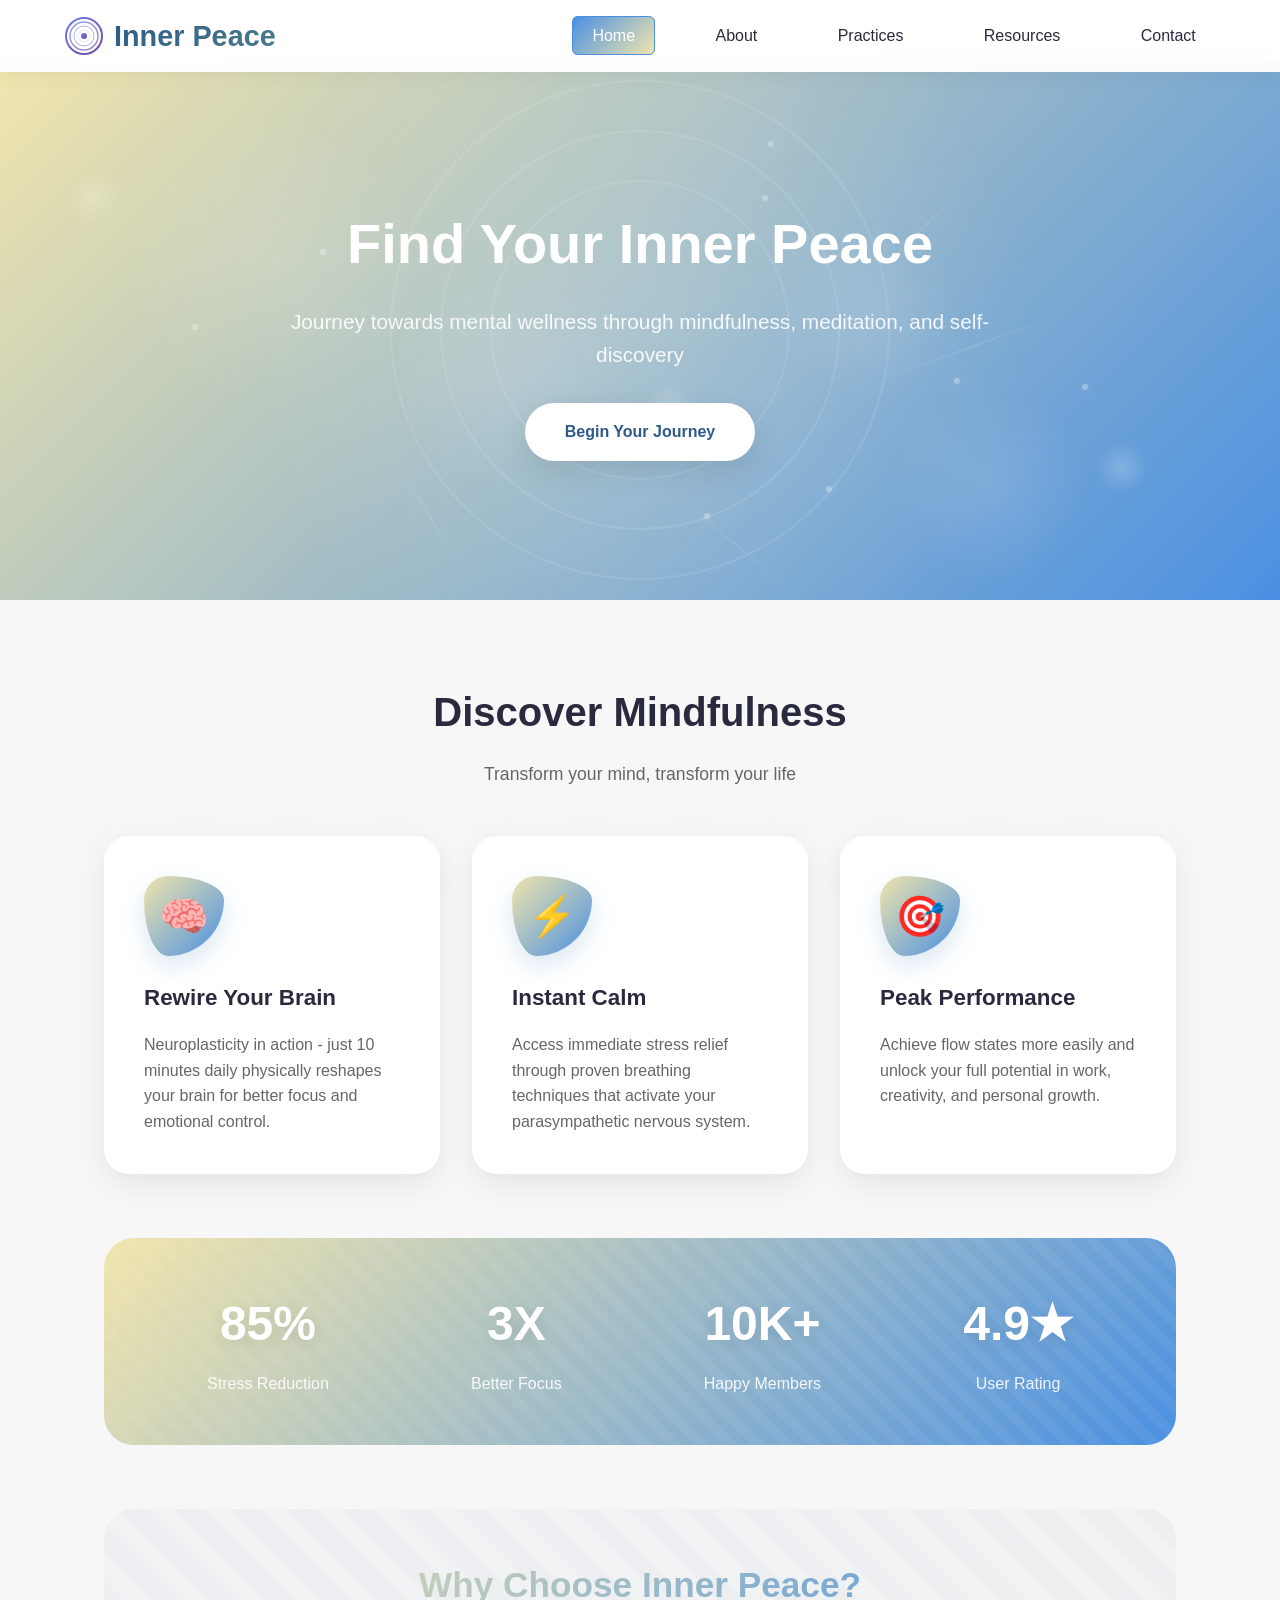
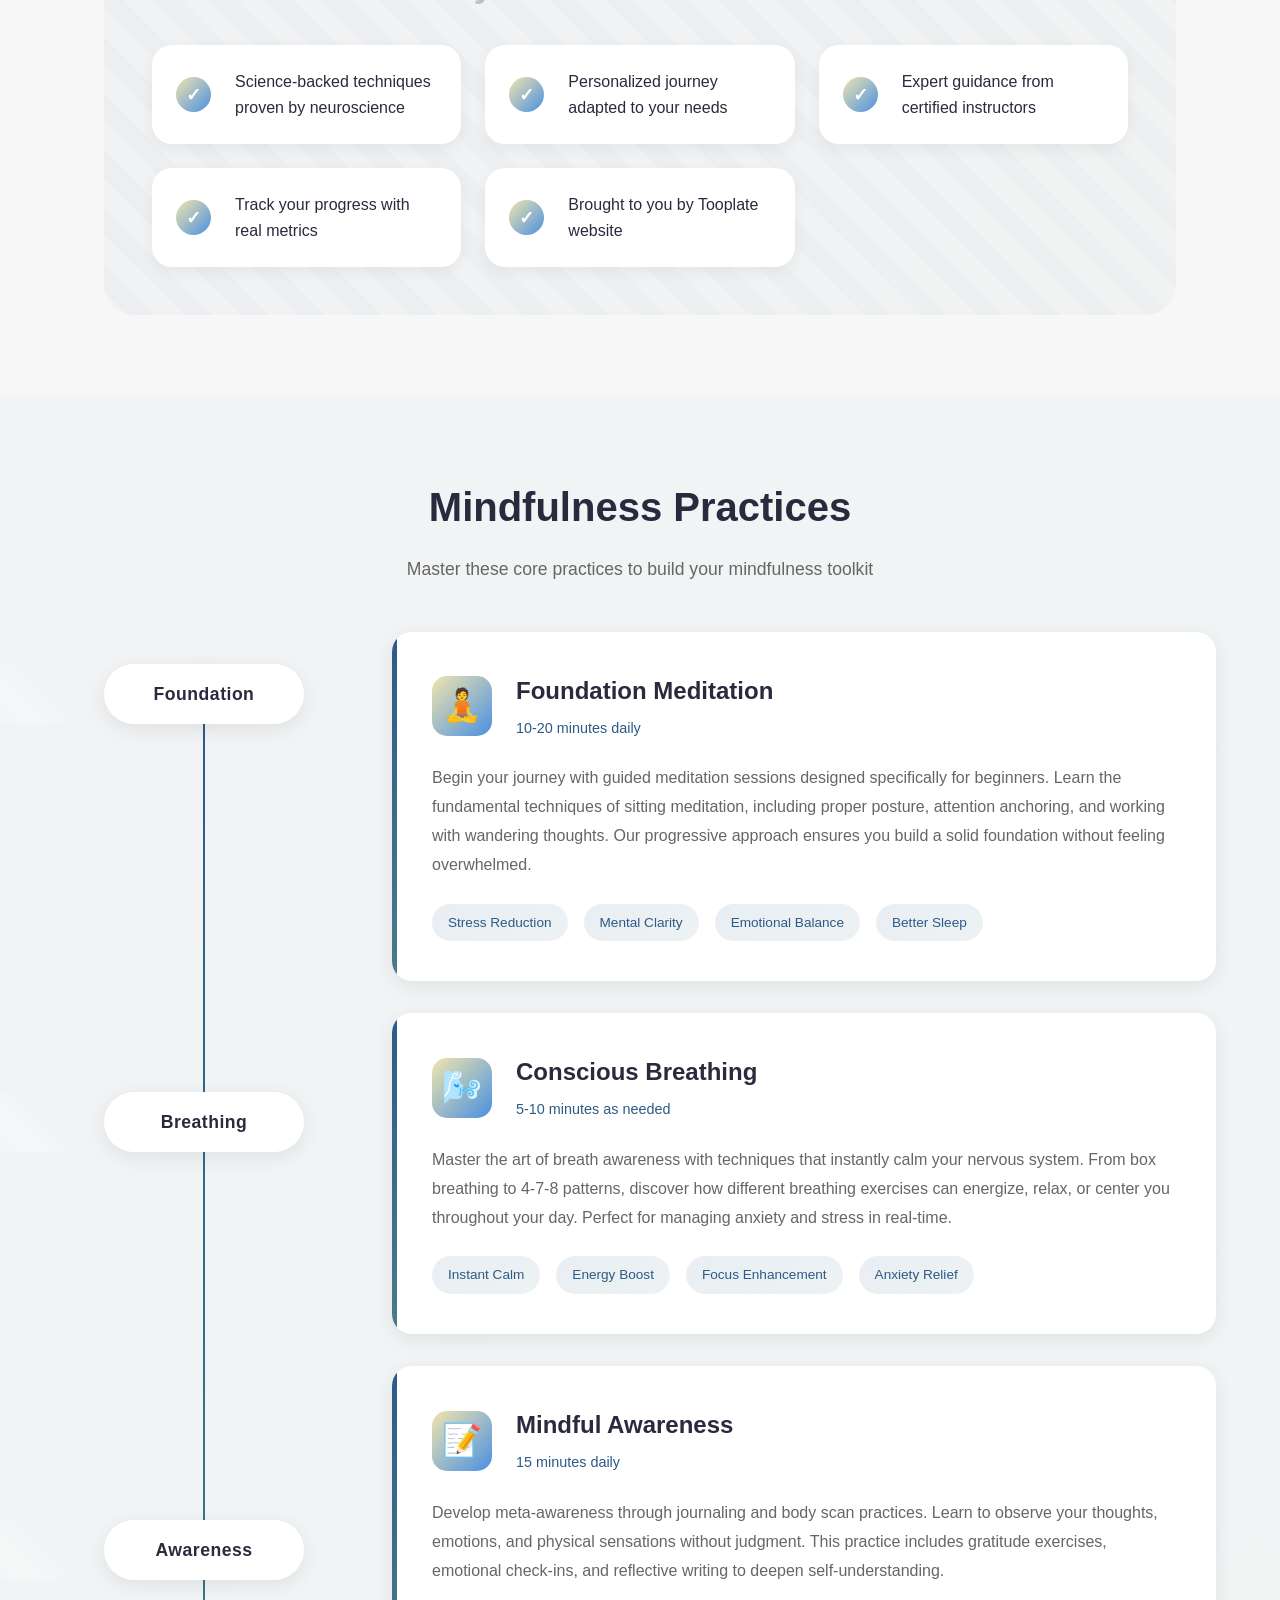
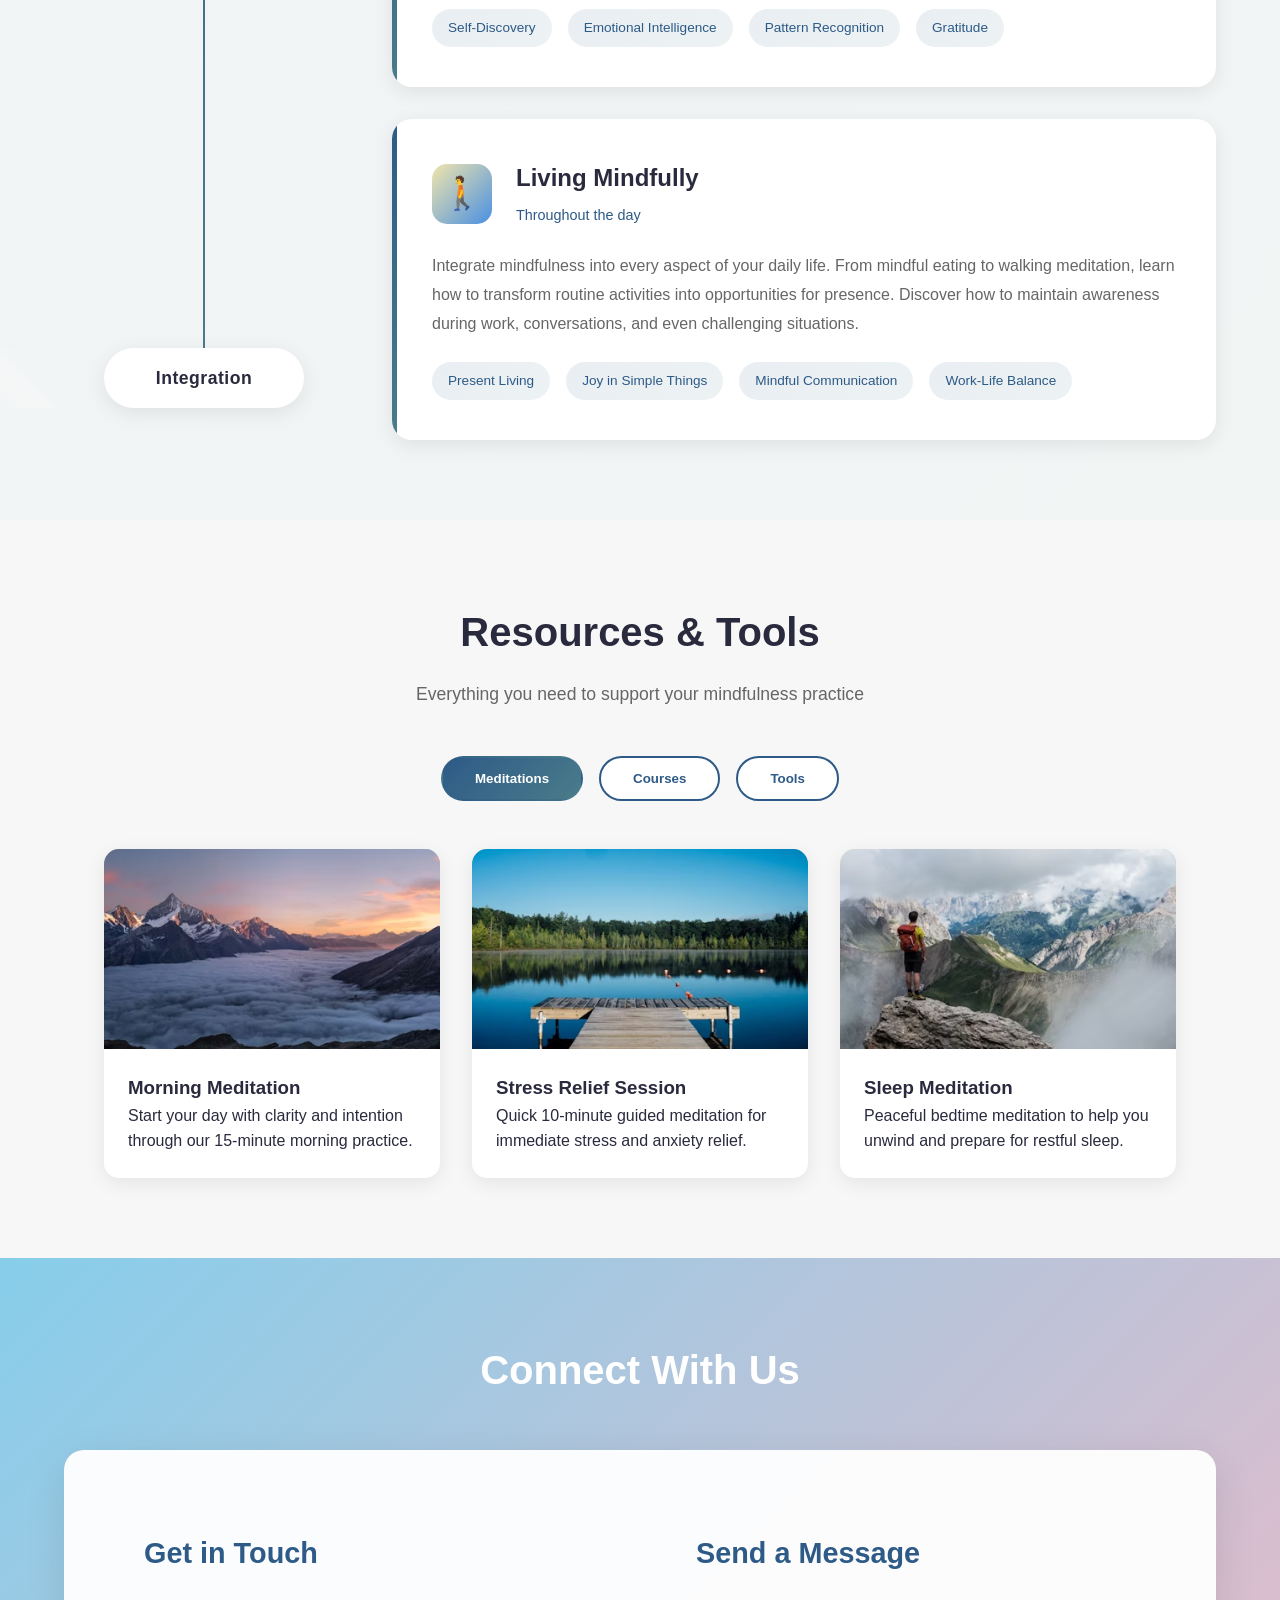
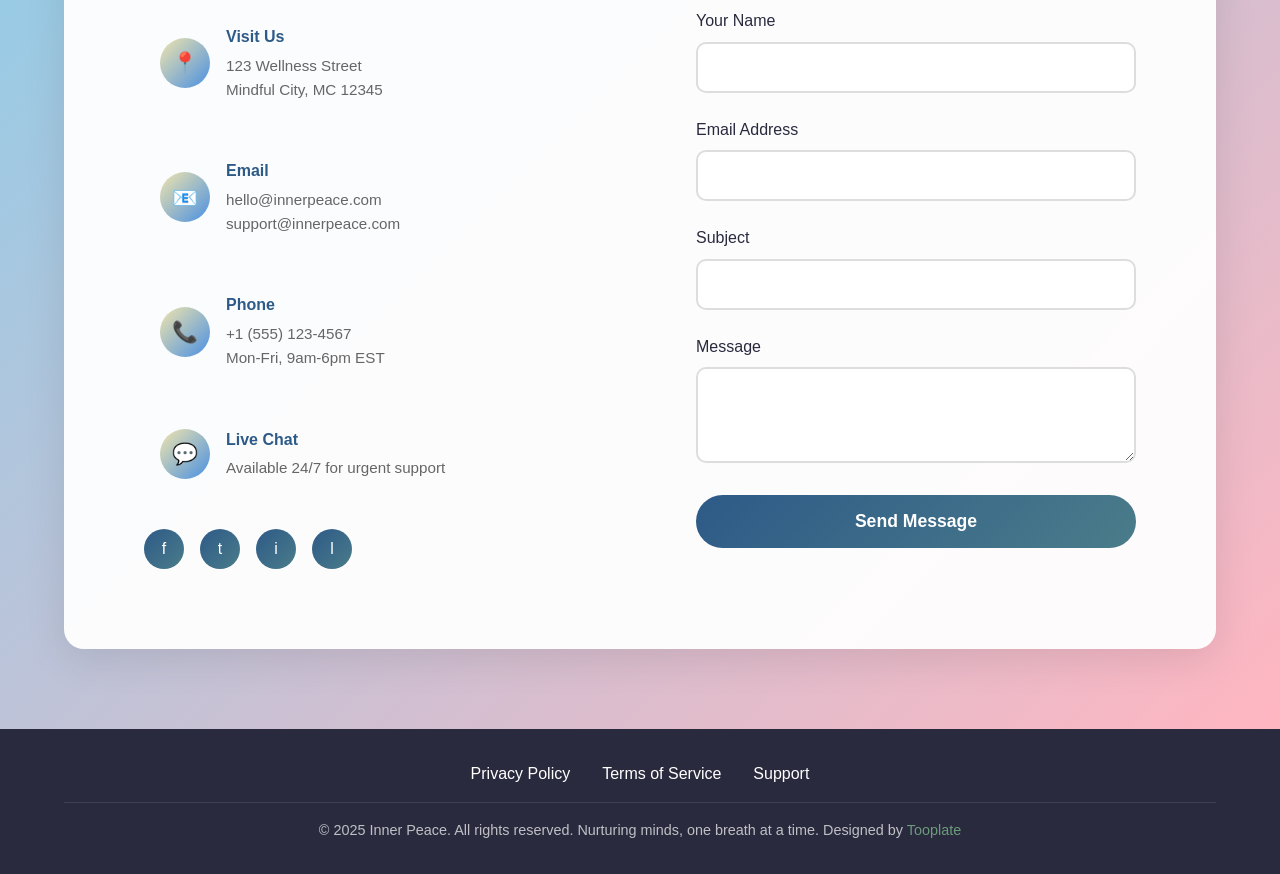
==== index.html @ 3815dd62 "Add files via upload" ====
<!DOCTYPE html>
<html lang="en">
<head>
    <meta charset="UTF-8">
    <meta name="viewport" content="width=device-width, initial-scale=1.0">
    <title>Inner Peace - Mindfulness & Mental Wellness</title>
    <link href="tooplate-inner-peace.css" rel="stylesheet">
<!--

Tooplate 2143 Inner Peace

https://www.tooplate.com/view/2143-inner-peace

Free HTML CSS Template

-->
</head>
<body>
    <div class="geometric-bg"></div>

    <!-- Header -->
    <header>
        <nav>
            <a href="#hero" class="logo">
                <svg viewBox="0 0 40 40" xmlns="http://www.w3.org/2000/svg">
                    <defs>
                        <linearGradient id="logoGradient" x1="0%" y1="0%" x2="100%" y2="100%">
                            <stop offset="0%" style="stop-color:#667eea;stop-opacity:1" />
                            <stop offset="100%" style="stop-color:#764ba2;stop-opacity:1" />
                        </linearGradient>
                    </defs>
                    <circle cx="20" cy="20" r="18" fill="none" stroke="url(#logoGradient)" stroke-width="2"/>
                    <circle cx="20" cy="20" r="14" fill="none" stroke="url(#logoGradient)" stroke-width="1.5" opacity="0.7"/>
                    <circle cx="20" cy="20" r="10" fill="none" stroke="url(#logoGradient)" stroke-width="1" opacity="0.5"/>
                    <circle cx="20" cy="20" r="6" fill="none" stroke="url(#logoGradient)" stroke-width="0.5" opacity="0.3"/>
                    <circle cx="20" cy="20" r="3" fill="url(#logoGradient)"/>
                </svg>
                <span class="logo-text">Inner Peace</span>
            </a>
            <div class="menu-toggle" onclick="toggleMenu()">
                <span></span>
                <span></span>
                <span></span>
            </div>
            <ul class="nav-links">
                <li><a href="#hero" class="nav-link active">Home</a></li>
                <li><a href="#about" class="nav-link">About</a></li>
                <li><a href="#practices" class="nav-link">Practices</a></li>
                <li><a href="#resources" class="nav-link">Resources</a></li>
                <li><a href="#contact" class="nav-link">Contact</a></li>
            </ul>
        </nav>
    </header>

    <!-- Hero Section with Enhanced Background -->
    <section id="hero">
        <!-- Network Background -->
        <div class="network-bg">
            <div class="network-line"></div>
            <div class="network-line"></div>
            <div class="network-line"></div>
            <div class="network-line"></div>
            <div class="network-line"></div>
            <div class="network-line"></div>
            <div class="network-line"></div>
            <div class="network-line"></div>
            <div class="network-dot"></div>
            <div class="network-dot"></div>
            <div class="network-dot"></div>
            <div class="network-dot"></div>
            <div class="network-dot"></div>
            <div class="network-dot"></div>
            <div class="network-dot"></div>
            <div class="network-dot"></div>
            <div class="network-dot"></div>
            <div class="network-dot"></div>
            <div class="network-dot"></div>
            <div class="network-dot"></div>
        </div>
        
        <div class="peace-bg">
            <div class="breathing-circle"></div>
            <div class="breathing-circle"></div>
            <div class="breathing-circle"></div>
            <div class="breathing-circle"></div>
        </div>
        <div class="floating-elements">
            <div class="zen-stone"></div>
            <div class="zen-stone"></div>
            <div class="zen-stone"></div>
        </div>
        <div class="mandala-bg">
            <div class="mandala-circle"></div>
            <div class="mandala-circle"></div>
            <div class="mandala-circle"></div>
        </div>
        <div class="hero-content">
            <h1>Find Your Inner Peace</h1>
            <p>Journey towards mental wellness through mindfulness, meditation, and self-discovery</p>
            <a href="#about" class="cta-button">Begin Your Journey</a>
        </div>
    </section>

    <!-- About Section - Complete Redesign -->
    <section id="about">
        <h2 class="section-title">Discover Mindfulness</h2>
        <p class="section-subtitle">
            Transform your mind, transform your life
        </p>
        
        <!-- Floating Cards Design -->
        <div class="about-floating-cards">
            <div class="floating-card">
                <div class="card-icon">
                    <div class="icon-wrapper">🧠</div>
                </div>
                <h3>Rewire Your Brain</h3>
                <p>Neuroplasticity in action - just 10 minutes daily physically reshapes your brain for better focus and emotional control.</p>
            </div>
            
            <div class="floating-card">
                <div class="card-icon">
                    <div class="icon-wrapper">⚡</div>
                </div>
                <h3>Instant Calm</h3>
                <p>Access immediate stress relief through proven breathing techniques that activate your parasympathetic nervous system.</p>
            </div>
            
            <div class="floating-card">
                <div class="card-icon">
                    <div class="icon-wrapper">🎯</div>
                </div>
                <h3>Peak Performance</h3>
                <p>Achieve flow states more easily and unlock your full potential in work, creativity, and personal growth.</p>
            </div>
        </div>

        <!-- Stats Banner -->
        <div class="stats-banner">
            <div class="stat-block">
                <div class="stat-value">85%</div>
                <div class="stat-desc">Stress Reduction</div>
            </div>
            <div class="stat-block">
                <div class="stat-value">3X</div>
                <div class="stat-desc">Better Focus</div>
            </div>
            <div class="stat-block">
                <div class="stat-value">10K+</div>
                <div class="stat-desc">Happy Members</div>
            </div>
            <div class="stat-block">
                <div class="stat-value">4.9★</div>
                <div class="stat-desc">User Rating</div>
            </div>
        </div>

        <!-- Feature Showcase -->
        <div class="feature-showcase">
            <div class="showcase-content">
                <h3>Why Choose Inner Peace?</h3>
                <ul class="feature-list">
                    <li>
                        <span class="feature-check">✓</span>
                        <span>Science-backed techniques proven by neuroscience</span>
                    </li>
                    <li>
                        <span class="feature-check">✓</span>
                        <span>Personalized journey adapted to your needs</span>
                    </li>
                    <li>
                        <span class="feature-check">✓</span>
                        <span>Expert guidance from certified instructors</span>
                    </li>
                    <li>
                        <span class="feature-check">✓</span>
                        <span>Track your progress with real metrics</span>
                    </li>
                    <li>
                        <span class="feature-check">✓</span>
                        <span>Brought to you by Tooplate website</span>
                    </li>
                </ul>
            </div>
        </div>
    </section>

    <!-- Practices Section - Enhanced Timeline Design -->
    <section id="practices">
        <div class="practices-container">
            <h2 class="section-title">Mindfulness Practices</h2>
            <p class="section-subtitle">Master these core practices to build your mindfulness toolkit</p>
            
            <div class="practice-layout">
                <!-- Futuristic Left Timeline -->
                <div class="timeline-track">
                    <div class="timeline-progress"></div>
                    <div class="timeline-points">
                        <div class="timeline-point active">
                            <div class="futuristic-label">
                                <span class="label-text">Foundation</span>
                            </div>
                            <div class="timeline-indicator"></div>
                        </div>
                        <div class="timeline-point">
                            <div class="futuristic-label">
                                <span class="label-text">Breathing</span>
                            </div>
                            <div class="timeline-indicator"></div>
                        </div>
                        <div class="timeline-point">
                            <div class="futuristic-label">
                                <span class="label-text">Awareness</span>
                            </div>
                            <div class="timeline-indicator"></div>
                        </div>
                        <div class="timeline-point">
                            <div class="futuristic-label">
                                <span class="label-text">Integration</span>
                            </div>
                            <div class="timeline-indicator"></div>
                        </div>
                    </div>
                </div>

                <!-- Right Content Area -->
                <div class="practice-content-area">
                    <div class="practice-card-new">
                        <div class="practice-header">
                            <div class="practice-icon-new">🧘</div>
                            <div class="practice-info">
                                <h3>Foundation Meditation</h3>
                                <span class="practice-duration">10-20 minutes daily</span>
                            </div>
                        </div>
                        <p class="practice-description">
                            Begin your journey with guided meditation sessions designed specifically for beginners. Learn the fundamental techniques of sitting meditation, including proper posture, attention anchoring, and working with wandering thoughts. Our progressive approach ensures you build a solid foundation without feeling overwhelmed.
                        </p>
                        <div class="practice-benefits">
                            <a href="#" class="benefit-tag">Stress Reduction</a>
                            <a href="#" class="benefit-tag">Mental Clarity</a>
                            <a href="#" class="benefit-tag">Emotional Balance</a>
                            <a href="#" class="benefit-tag">Better Sleep</a>
                        </div>
                    </div>

                    <div class="practice-card-new">
                        <div class="practice-header">
                            <div class="practice-icon-new">🌬️</div>
                            <div class="practice-info">
                                <h3>Conscious Breathing</h3>
                                <span class="practice-duration">5-10 minutes as needed</span>
                            </div>
                        </div>
                        <p class="practice-description">
                            Master the art of breath awareness with techniques that instantly calm your nervous system. From box breathing to 4-7-8 patterns, discover how different breathing exercises can energize, relax, or center you throughout your day. Perfect for managing anxiety and stress in real-time.
                        </p>
                        <div class="practice-benefits">
                            <a href="#" class="benefit-tag">Instant Calm</a>
                            <a href="#" class="benefit-tag">Energy Boost</a>
                            <a href="#" class="benefit-tag">Focus Enhancement</a>
                            <a href="#" class="benefit-tag">Anxiety Relief</a>
                        </div>
                    </div>

                    <div class="practice-card-new">
                        <div class="practice-header">
                            <div class="practice-icon-new">📝</div>
                            <div class="practice-info">
                                <h3>Mindful Awareness</h3>
                                <span class="practice-duration">15 minutes daily</span>
                            </div>
                        </div>
                        <p class="practice-description">
                            Develop meta-awareness through journaling and body scan practices. Learn to observe your thoughts, emotions, and physical sensations without judgment. This practice includes gratitude exercises, emotional check-ins, and reflective writing to deepen self-understanding.
                        </p>
                        <div class="practice-benefits">
                            <a href="#" class="benefit-tag">Self-Discovery</a>
                            <a href="#" class="benefit-tag">Emotional Intelligence</a>
                            <a href="#" class="benefit-tag">Pattern Recognition</a>
                            <a href="#" class="benefit-tag">Gratitude</a>
                        </div>
                    </div>

                    <div class="practice-card-new">
                        <div class="practice-header">
                            <div class="practice-icon-new">🚶</div>
                            <div class="practice-info">
                                <h3>Living Mindfully</h3>
                                <span class="practice-duration">Throughout the day</span>
                            </div>
                        </div>
                        <p class="practice-description">
                            Integrate mindfulness into every aspect of your daily life. From mindful eating to walking meditation, learn how to transform routine activities into opportunities for presence. Discover how to maintain awareness during work, conversations, and even challenging situations.
                        </p>
                        <div class="practice-benefits">
                            <a href="#" class="benefit-tag">Present Living</a>
                            <a href="#" class="benefit-tag">Joy in Simple Things</a>
                            <a href="#" class="benefit-tag">Mindful Communication</a>
                            <a href="#" class="benefit-tag">Work-Life Balance</a>
                        </div>
                    </div>
                </div>
            </div>
        </div>
    </section>

    <!-- Resources Section - Tab Structure -->
    <section id="resources">
        <h2 class="section-title">Resources & Tools</h2>
        <p class="section-subtitle">Everything you need to support your mindfulness practice</p>
        
        <div class="resource-tabs">
            <button class="tab-btn active" onclick="showTab('meditations')">Meditations</button>
            <button class="tab-btn" onclick="showTab('courses')">Courses</button>
            <button class="tab-btn" onclick="showTab('tools')">Tools</button>
        </div>

        <div id="meditations" class="tab-content active">
            <div class="resource-list">
                <div class="resource-card">
                    <div class="resource-image">
                        <div class="resource-thumbnail morning-meditation"></div>
                    </div>
                    <div class="resource-body">
                        <h3>Morning Meditation</h3>
                        <p>Start your day with clarity and intention through our 15-minute morning practice.</p>
                    </div>
                </div>
                <div class="resource-card">
                    <div class="resource-image">
                        <div class="resource-thumbnail stress-relief"></div>
                    </div>
                    <div class="resource-body">
                        <h3>Stress Relief Session</h3>
                        <p>Quick 10-minute guided meditation for immediate stress and anxiety relief.</p>
                    </div>
                </div>
                <div class="resource-card">
                    <div class="resource-image">
                        <div class="resource-thumbnail sleep-meditation"></div>
                    </div>
                    <div class="resource-body">
                        <h3>Sleep Meditation</h3>
                        <p>Peaceful bedtime meditation to help you unwind and prepare for restful sleep.</p>
                    </div>
                </div>
            </div>
        </div>

        <div id="courses" class="tab-content">
            <div class="resource-list">
                <div class="resource-card">
                    <div class="resource-image">
                        <div class="resource-thumbnail mbsr-course"></div>
                    </div>
                    <div class="resource-body">
                        <h3>8-Week MBSR Program</h3>
                        <p>Comprehensive Mindfulness-Based Stress Reduction course with certified instructors.</p>
                    </div>
                </div>
                <div class="resource-card">
                    <div class="resource-image">
                        <div class="resource-thumbnail leadership-course"></div>
                    </div>
                    <div class="resource-body">
                        <h3>Mindful Leadership</h3>
                        <p>Develop presence and emotional intelligence for effective leadership.</p>
                    </div>
                </div>
                <div class="resource-card">
                    <div class="resource-image">
                        <div class="resource-thumbnail beginner-course"></div>
                    </div>
                    <div class="resource-body">
                        <h3>Beginner's Journey</h3>
                        <p>30-day introduction to mindfulness with daily lessons and practices.</p>
                    </div>
                </div>
            </div>
        </div>

        <div id="tools" class="tab-content">
            <div class="resource-list">
                <div class="resource-card">
                    <div class="resource-image">
                        <div class="resource-thumbnail timer-tool"></div>
                    </div>
                    <div class="resource-body">
                        <h3>Meditation Timer</h3>
                        <p>Customizable timer with ambient sounds and interval bells for your practice.</p>
                    </div>
                </div>
                <div class="resource-card">
                    <div class="resource-image">
                        <div class="resource-thumbnail mood-tracker"></div>
                    </div>
                    <div class="resource-body">
                        <h3>Mood Tracker</h3>
                        <p>Monitor your emotional patterns and see how mindfulness impacts your well-being.</p>
                    </div>
                </div>
                <div class="resource-card">
                    <div class="resource-image">
                        <div class="resource-thumbnail breathing-tool"></div>
                    </div>
                    <div class="resource-body">
                        <h3>Breathing Exercises</h3>
                        <p>Interactive breathing patterns for different situations and energy levels.</p>
                    </div>
                </div>
            </div>
        </div>
    </section>

    <!-- Contact Section - Two Columns -->
    <section id="contact">
        <div class="contact-container">
            <h2 class="section-title">Connect With Us</h2>
            
            <div class="contact-wrapper">
                <div class="contact-info">
                    <h3>Get in Touch</h3>
                    
                    <div class="info-item">
                        <div class="info-icon">📍</div>
                        <div class="info-text">
                            <h4>Visit Us</h4>
                            <p>123 Wellness Street<br>Mindful City, MC 12345</p>
                        </div>
                    </div>

                    <div class="info-item">
                        <div class="info-icon">📧</div>
                        <div class="info-text">
                            <h4>Email</h4>
                            <p>hello@innerpeace.com<br>support@innerpeace.com</p>
                        </div>
                    </div>

                    <div class="info-item">
                        <div class="info-icon">📞</div>
                        <div class="info-text">
                            <h4>Phone</h4>
                            <p>+1 (555) 123-4567<br>Mon-Fri, 9am-6pm EST</p>
                        </div>
                    </div>

                    <div class="info-item">
                        <div class="info-icon">💬</div>
                        <div class="info-text">
                            <h4>Live Chat</h4>
                            <p>Available 24/7 for urgent support</p>
                        </div>
                    </div>

                    <div class="social-links">
                        <a href="#" class="social-link">f</a>
                        <a href="#" class="social-link">t</a>
                        <a href="#" class="social-link">i</a>
                        <a href="#" class="social-link">l</a>
                    </div>
                </div>

                <div class="contact-form">
                    <h3 style="color: var(--primary); font-size: 1.8rem; margin-bottom: 2rem;">Send a Message</h3>
                    <form>
                        <div class="form-group">
                            <label for="name">Your Name</label>
                            <input type="text" id="name" name="name" required>
                        </div>
                        <div class="form-group">
                            <label for="email">Email Address</label>
                            <input type="email" id="email" name="email" required>
                        </div>
                        <div class="form-group">
                            <label for="subject">Subject</label>
                            <input type="text" id="subject" name="subject" required>
                        </div>
                        <div class="form-group">
                            <label for="message">Message</label>
                            <textarea id="message" name="message" rows="4" required></textarea>
                        </div>
                        <button type="submit" class="submit-btn">Send Message</button>
                    </form>
                </div>
            </div>
        </div>
    </section>

    <!-- Footer -->
    <footer>
        <div class="footer-content">
            <div class="footer-links">
                <a href="#privacy">Privacy Policy</a>
                <a href="#terms">Terms of Service</a>
                <a href="#support">Support</a>
            </div>
            <div class="copyright">
                <p>&copy; 2025 Inner Peace. All rights reserved. Nurturing minds, one breath at a time. 
                Designed by <a rel="nofollow noopener" href="https://www.tooplate.com" target="_blank" style="color: var(--accent); text-decoration: none; transition: color 0.3s ease;">Tooplate</a></p>
            </div>
        </div>
    </footer>
<script src="tooplate-inner-peace-scripts.js"></script>
</body>
</html>
---- tooplate-inner-peace.css ----
/*

Tooplate 2143 Inner Peace

https://www.tooplate.com/view/2143-inner-peace

Free HTML CSS Template

*/


@charset "utf-8";
/* CSS Document */

* {
	margin: 0;
	padding: 0;
	box-sizing: border-box;
}

:root {
	--primary: #2D5A87;
	--secondary: #4A7C8A;
	--accent: #6B9B7A;
	--light: #F7F7F7;
	--dark: #2A2A3E;
	--gradient-1: linear-gradient(135deg, #2D5A87 0%, #4A7C8A 100%);
	--gradient-2: linear-gradient(135deg, #F1E5AC 0%, #4a90e2 100%);
}

body {
	font-family: 'Segoe UI', Tahoma, Geneva, Verdana, sans-serif;
	line-height: 1.6;
	color: var(--dark);
	background: var(--light);
	overflow-x: hidden;
}

/* Geometric Background Pattern */
.geometric-bg {
	position: fixed;
	top: 0;
	left: 0;
	width: 100%;
	height: 100%;
	z-index: -1;
	opacity: 0.03;
	background-image:
		repeating-linear-gradient(45deg, transparent, transparent 35px, rgba(107, 91, 149, 0.1) 35px, rgba(107, 91, 149, 0.1) 70px),
		repeating-linear-gradient(-45deg, transparent, transparent 35px, rgba(136, 176, 211, 0.1) 35px, rgba(136, 176, 211, 0.1) 70px);
}

/* Header */
header {
	background: rgba(255, 255, 255, 0.95);
	backdrop-filter: blur(10px);
	box-shadow: 0 2px 20px rgba(0, 0, 0, 0.05);
	position: fixed;
	width: 100%;
	top: 0;
	z-index: 1000;
	transition: all 0.3s ease;
}

nav {
	display: flex;
	justify-content: space-between;
	align-items: center;
	padding: 0.8rem 5%;
	max-width: 1400px;
	margin: 0 auto;
	flex-wrap: wrap;
}

@media (max-width: 1000px) and (min-width: 769px) {
	nav {
		flex-direction: column;
		gap: 1rem;
		padding: 1rem 5%;
	}

	.nav-links {
		width: 100%;
		justify-content: center;
	}
}

/* Logo SVG */
.logo {
	display: flex;
	align-items: center;
	gap: 10px;
	text-decoration: none;
	transition: transform 0.3s ease;
}

.logo:hover {
	transform: scale(1.05);
}

.logo svg {
	width: 40px;
	height: 40px;
}

.logo-text {
	font-size: 1.8rem;
	font-weight: bold;
	background: var(--gradient-1);
	-webkit-background-clip: text;
	-webkit-text-fill-color: transparent;
	background-clip: text;
}

.nav-links {
	display: flex;
	list-style: none;
	gap: 2.5rem;
}

.nav-links a {
	text-decoration: none;
	color: var(--dark);
	font-weight: 500;
	font-size: 1rem;
	transition: all 0.3s ease;
	position: relative;
	padding: 0.6rem 1.2rem;
	border-radius: 6px;
	border: 1px solid transparent;
}

.nav-links a:hover {
	color: var(--primary);
	background: rgba(45, 90, 135, 0.05);
	border-color: rgba(45, 90, 135, 0.2);
}

.nav-links a.active {
	color: white;
	background: linear-gradient(135deg, #4a90e2 0%, #F1E5AC 100%);
	border-color: #4a90e2;
}

/* Mobile Menu Toggle */
.menu-toggle {
	display: none;
	flex-direction: column;
	cursor: pointer;
	gap: 4px;
}

.menu-toggle span {
	width: 25px;
	height: 3px;
	background: var(--dark);
	transition: all 0.3s ease;
	border-radius: 3px;
}

.menu-toggle.active span:nth-child(1) {
	transform: rotate(45deg) translate(5px, 5px);
}

.menu-toggle.active span:nth-child(2) {
	opacity: 0;
}

.menu-toggle.active span:nth-child(3) {
	transform: rotate(-45deg) translate(7px, -6px);
}

/* Hero Section with Enhanced Animated Background */
#hero {
	min-height: 60vh;
	display: flex;
	align-items: center;
	justify-content: center;
	background: var(--gradient-2);
	position: relative;
	margin-top: 60px;
	overflow: hidden;
}

/* Central Light Core */
#hero::before {
	content: '';
	position: absolute;
	top: 50%;
	left: 50%;
	width: 800px;
	height: 800px;
	background: radial-gradient(circle, rgba(255, 255, 255, 0.15) 0%, transparent 70%);
	transform: translate(-50%, -50%);
	z-index: 0;
}

/* Connecting Lines and Dots Background */
.network-bg {
	position: absolute;
	width: 100%;
	height: 100%;
	top: 0;
	left: 0;
	opacity: 0.3;
}

.network-line {
	position: absolute;
	background: linear-gradient(90deg, transparent, rgba(255, 255, 255, 0.5), transparent);
	height: 1px;
	transform-origin: left center;
}

.network-line:nth-child(1) {
	width: 200px;
	top: 20%;
	left: 10%;
	transform: rotate(25deg);
	animation: pulseLine 4s ease-in-out infinite;
}

.network-line:nth-child(2) {
	width: 150px;
	top: 40%;
	right: 20%;
	transform: rotate(-45deg);
	animation: pulseLine 4s ease-in-out infinite 1s;
}

.network-line:nth-child(3) {
	width: 180px;
	bottom: 30%;
	left: 30%;
	transform: rotate(60deg);
	animation: pulseLine 4s ease-in-out infinite 2s;
}

.network-line:nth-child(4) {
	width: 220px;
	top: 60%;
	right: 15%;
	transform: rotate(-20deg);
	animation: pulseLine 4s ease-in-out infinite 3s;
}

.network-line:nth-child(5) {
	width: 160px;
	bottom: 20%;
	right: 35%;
	transform: rotate(40deg);
	animation: pulseLine 4s ease-in-out infinite 1.5s;
}

@keyframes pulseLine {

	0%,
	100% {
		opacity: 0.1;
		transform: scaleX(0.8) rotate(var(--rotation));
	}

	50% {
		opacity: 0.5;
		transform: scaleX(1) rotate(var(--rotation));
	}
}

.network-dot {
	position: absolute;
	width: 6px;
	height: 6px;
	background: white;
	border-radius: 50%;
	box-shadow: 0 0 10px rgba(255, 255, 255, 0.5);
}

.network-dot:nth-child(6) {
	top: 20%;
	left: 10%;
	animation: dotPulse 3s ease-in-out infinite;
}

.network-dot:nth-child(7) {
	top: 40%;
	right: 20%;
	animation: dotPulse 3s ease-in-out infinite 0.5s;
}

.network-dot:nth-child(8) {
	bottom: 30%;
	left: 30%;
	animation: dotPulse 3s ease-in-out infinite 1s;
}

.network-dot:nth-child(9) {
	top: 60%;
	right: 15%;
	animation: dotPulse 3s ease-in-out infinite 1.5s;
}

.network-dot:nth-child(10) {
	bottom: 20%;
	right: 35%;
	animation: dotPulse 3s ease-in-out infinite 2s;
}

.network-dot:nth-child(11) {
	top: 35%;
	left: 25%;
	animation: dotPulse 3s ease-in-out infinite 2.5s;
}

.network-dot:nth-child(12) {
	bottom: 40%;
	right: 25%;
	animation: dotPulse 3s ease-in-out infinite 0.8s;
}

.network-dot:nth-child(13) {
	top: 15%;
	left: 60%;
	animation: dotPulse 3s ease-in-out infinite 1.2s;
}

.network-dot:nth-child(14) {
	bottom: 50%;
	left: 15%;
	animation: dotPulse 3s ease-in-out infinite 2.8s;
}

.network-dot:nth-child(15) {
	top: 70%;
	left: 45%;
	animation: dotPulse 3s ease-in-out infinite 0.3s;
}

.network-dot:nth-child(16) {
	top: 25%;
	right: 40%;
	animation: dotPulse 3s ease-in-out infinite 1.8s;
}

.network-dot:nth-child(17) {
	bottom: 15%;
	left: 55%;
	animation: dotPulse 3s ease-in-out infinite 2.3s;
}

@keyframes dotPulse {

	0%,
	100% {
		transform: scale(1);
		opacity: 0.4;
	}

	50% {
		transform: scale(1.5);
		opacity: 1;
	}
}

/* Inner Peace Animated Background */
.peace-bg {
	position: absolute;
	width: 100%;
	height: 100%;
	top: 0;
	left: 0;
}

.breathing-circle {
	position: absolute;
	border-radius: 50%;
	background: radial-gradient(circle, rgba(255, 255, 255, 0.1) 0%, transparent 70%);
	animation: breathe 8s ease-in-out infinite;
}

.breathing-circle:nth-child(1) {
	width: 300px;
	height: 300px;
	top: 10%;
	left: 10%;
	animation-delay: 0s;
}

.breathing-circle:nth-child(2) {
	width: 200px;
	height: 200px;
	top: 60%;
	right: 15%;
	animation-delay: 2s;
}

.breathing-circle:nth-child(3) {
	width: 250px;
	height: 250px;
	bottom: 20%;
	left: 30%;
	animation-delay: 4s;
}

.breathing-circle:nth-child(4) {
	width: 180px;
	height: 180px;
	top: 30%;
	right: 25%;
	animation-delay: 6s;
}

@keyframes breathe {

	0%,
	100% {
		transform: scale(1) translate(0, 0);
		opacity: 0.3;
	}

	25% {
		transform: scale(1.2) translate(-10px, -10px);
		opacity: 0.5;
	}

	50% {
		transform: scale(1.4) translate(10px, -20px);
		opacity: 0.3;
	}

	75% {
		transform: scale(1.1) translate(-5px, 10px);
		opacity: 0.4;
	}
}

.floating-elements {
	position: absolute;
	width: 100%;
	height: 100%;
}

.zen-stone {
	position: absolute;
	width: 60px;
	height: 60px;
	background: radial-gradient(circle, rgba(255, 255, 255, 0.2) 0%, transparent 60%);
	border-radius: 50%;
	animation: float 15s ease-in-out infinite;
}

.zen-stone:nth-child(1) {
	top: 20%;
	left: 5%;
	animation-delay: 0s;
}

.zen-stone:nth-child(2) {
	top: 70%;
	right: 10%;
	animation-delay: 5s;
}

.zen-stone:nth-child(3) {
	bottom: 30%;
	left: 50%;
	animation-delay: 10s;
}

@keyframes float {

	0%,
	100% {
		transform: translateY(0) translateX(0) rotate(0deg);
	}

	33% {
		transform: translateY(-30px) translateX(20px) rotate(120deg);
	}

	66% {
		transform: translateY(20px) translateX(-20px) rotate(240deg);
	}
}

.mandala-bg {
	position: absolute;
	width: 500px;
	height: 500px;
	top: 50%;
	left: 50%;
	transform: translate(-50%, -50%);
	opacity: 0.1;
}

.mandala-circle {
	position: absolute;
	border: 2px solid white;
	border-radius: 50%;
	animation: rotate 60s linear infinite;
}

.mandala-circle:nth-child(1) {
	width: 100%;
	height: 100%;
	animation-duration: 60s;
}

.mandala-circle:nth-child(2) {
	width: 80%;
	height: 80%;
	top: 10%;
	left: 10%;
	animation-duration: 50s;
	animation-direction: reverse;
}

.mandala-circle:nth-child(3) {
	width: 60%;
	height: 60%;
	top: 20%;
	left: 20%;
	animation-duration: 40s;
}

@keyframes rotate {
	from {
		transform: rotate(0deg);
	}

	to {
		transform: rotate(360deg);
	}
}

.hero-content {
	text-align: center;
	z-index: 1;
	padding: 2rem;
	max-width: 800px;
	position: relative;
}

.hero-content h1 {
	font-size: 3.5rem;
	color: white;
	margin-bottom: 1rem;
	animation: fadeInUp 1s ease;
	text-align: center;
}

.hero-content p {
	font-size: 1.3rem;
	color: rgba(255, 255, 255, 0.9);
	margin-bottom: 2rem;
	animation: fadeInUp 1s ease 0.2s;
	animation-fill-mode: both;
}

.hero-content p {
	font-size: 1.3rem;
	color: rgba(255, 255, 255, 0.9);
	margin-bottom: 2rem;
	animation: fadeInUp 1s ease 0.2s;
	animation-fill-mode: both;
}

.cta-button {
	display: inline-block;
	padding: 1rem 2.5rem;
	background: white;
	color: var(--primary);
	text-decoration: none;
	border-radius: 50px;
	font-weight: 600;
	transition: all 0.3s ease;
	animation: fadeInUp 1s ease 0.4s;
	animation-fill-mode: both;
	box-shadow: 0 10px 30px rgba(0, 0, 0, 0.1);
}

.cta-button:hover {
	transform: translateY(-3px);
	box-shadow: 0 15px 40px rgba(0, 0, 0, 0.15);
}

@keyframes fadeInUp {
	from {
		opacity: 0;
		transform: translateY(30px);
	}

	to {
		opacity: 1;
		transform: translateY(0);
	}
}

/* About Section - Complete Redesign */
#about {
	padding: 5rem 5%;
	max-width: 1200px;
	margin: 0 auto;
}

.section-title {
	text-align: center;
	font-size: 2.5rem;
	margin-bottom: 1rem;
	position: relative;
	color: var(--dark);
}

.section-subtitle {
	text-align: center;
	max-width: 800px;
	margin: 0 auto 3rem;
	color: #666;
	font-size: 1.1rem;
}

/* Floating Cards Design */
.about-floating-cards {
	display: grid;
	grid-template-columns: repeat(auto-fit, minmax(280px, 1fr));
	gap: 2rem;
	margin-bottom: 4rem;
}

.floating-card {
	background: white;
	border-radius: 25px;
	padding: 2.5rem;
	position: relative;
	overflow: hidden;
	box-shadow: 0 10px 30px rgba(0, 0, 0, 0.08);
	transition: all 0.4s cubic-bezier(0.175, 0.885, 0.32, 1.275);
}

.floating-card::before {
	content: '';
	position: absolute;
	top: -50%;
	right: -50%;
	width: 200%;
	height: 200%;
	background: radial-gradient(circle, var(--accent) 0%, transparent 70%);
	opacity: 0;
	transition: opacity 0.4s ease;
}

.floating-card:hover {
	transform: translateY(-10px) rotate(1deg);
	box-shadow: 0 20px 40px rgba(0, 0, 0, 0.12);
}

.floating-card:hover::before {
	opacity: 0.05;
}

.card-icon {
	width: 80px;
	height: 80px;
	margin-bottom: 1.5rem;
	position: relative;
}

.icon-wrapper {
	width: 100%;
	height: 100%;
	background: var(--gradient-2);
	border-radius: 30% 70% 70% 30% / 30% 30% 70% 70%;
	display: flex;
	align-items: center;
	justify-content: center;
	font-size: 2.5rem;
	animation: morphShape 8s ease-in-out infinite;
	box-shadow: 0 10px 25px rgba(136, 176, 211, 0.3);
}

@keyframes morphShape {

	0%,
	100% {
		border-radius: 30% 70% 70% 30% / 30% 30% 70% 70%;
		transform: rotate(0deg);
	}

	25% {
		border-radius: 70% 30% 30% 70% / 70% 70% 30% 30%;
		transform: rotate(90deg);
	}

	50% {
		border-radius: 30% 70% 70% 30% / 70% 30% 30% 70%;
		transform: rotate(180deg);
	}

	75% {
		border-radius: 70% 30% 30% 70% / 30% 70% 70% 30%;
		transform: rotate(270deg);
	}
}

.floating-card h3 {
	font-size: 1.4rem;
	margin-bottom: 1rem;
	color: var(--dark);
}

.floating-card p {
	color: #666;
	line-height: 1.6;
}

/* Stats Banner */
.stats-banner {
	background: linear-gradient(135deg, #F1E5AC 0%, #4a90e2 100%);
	border-radius: 30px;
	padding: 3rem;
	display: flex;
	justify-content: space-around;
	align-items: center;
	flex-wrap: wrap;
	gap: 2rem;
	margin-bottom: 4rem;
	position: relative;
	overflow: hidden;
}

.stats-banner::before {
	content: '';
	position: absolute;
	top: -50%;
	left: -50%;
	width: 200%;
	height: 200%;
	background: repeating-linear-gradient(45deg,
			transparent,
			transparent 10px,
			rgba(255, 255, 255, 0.05) 10px,
			rgba(255, 255, 255, 0.05) 20px);
	animation: slidePattern 20s linear infinite;
}

@keyframes slidePattern {
	0% {
		transform: translate(0, 0);
	}

	100% {
		transform: translate(50px, 50px);
	}
}

.stat-block {
	text-align: center;
	position: relative;
	z-index: 1;
}

.stat-value {
	font-size: 3rem;
	font-weight: bold;
	color: white;
	text-shadow: 0 4px 15px rgba(0, 0, 0, 0.1);
}

.stat-desc {
	color: rgba(255, 255, 255, 0.9);
	font-size: 1rem;
	margin-top: 0.5rem;
}

/* Feature Showcase */
.feature-showcase {
	display: grid;
	grid-template-columns: 1fr;
	gap: 2rem;
	padding: 3rem;
	background: linear-gradient(135deg, rgba(45, 90, 135, 0.03) 0%, rgba(74, 124, 138, 0.03) 100%);
	border-radius: 30px;
	position: relative;
	overflow: hidden;
}

.feature-showcase::before {
	content: '';
	position: absolute;
	top: -50%;
	left: -50%;
	width: 200%;
	height: 200%;
	background: repeating-linear-gradient(45deg,
			transparent,
			transparent 20px,
			rgba(45, 90, 135, 0.02) 20px,
			rgba(45, 90, 135, 0.02) 40px);
	animation: slidePattern 30s linear infinite;
}

.showcase-content h3 {
	font-size: 2.2rem;
	margin-bottom: 2rem;
	background: linear-gradient(135deg, #F1E5AC 0%, #4a90e2 100%);
	-webkit-background-clip: text;
	-webkit-text-fill-color: transparent;
	background-clip: text;
	text-align: center;
	position: relative;
	z-index: 1;
}

.feature-list {
	list-style: none;
	display: grid;
	grid-template-columns: repeat(auto-fit, minmax(280px, 1fr));
	gap: 1.5rem;
	position: relative;
	z-index: 1;
}

.feature-list li {
	display: flex;
	align-items: center;
	gap: 1.5rem;
	padding: 1.5rem;
	background: white;
	border-radius: 20px;
	transition: all 0.4s ease;
	box-shadow: 0 5px 15px rgba(0, 0, 0, 0.05);
	position: relative;
	overflow: hidden;
}

.feature-list li::before {
	content: '';
	position: absolute;
	top: 0;
	left: -100%;
	width: 100%;
	height: 100%;
	background: linear-gradient(90deg, transparent, rgba(241, 229, 172, 0.2), transparent);
	transition: left 0.5s ease;
}

.feature-list li:hover {
	transform: translateY(-8px);
	box-shadow: 0 15px 35px rgba(0, 0, 0, 0.12);
	background: linear-gradient(135deg, rgba(241, 229, 172, 0.05) 0%, rgba(74, 144, 226, 0.05) 100%);
}

.feature-list li:hover::before {
	left: 100%;
}

.feature-check {
	width: 35px;
	height: 35px;
	background: linear-gradient(135deg, #F1E5AC 0%, #4a90e2 100%);
	border-radius: 50%;
	display: flex;
	align-items: center;
	justify-content: center;
	color: white;
	font-weight: bold;
	flex-shrink: 0;
	font-size: 1.1rem;
	transition: all 0.3s ease;
}

.feature-list li:hover .feature-check {
	transform: scale(1.1) rotate(360deg);
	box-shadow: 0 5px 15px rgba(241, 229, 172, 0.4);
}

/* Practices Section - Futuristic Timeline Design */
#practices {
	background: linear-gradient(135deg, rgba(136, 176, 211, 0.05) 0%, rgba(152, 216, 200, 0.05) 100%);
	padding: 5rem 5%;
}

.practices-container {
	max-width: 1200px;
	margin: 0 auto;
}

.practice-layout {
	display: grid;
	grid-template-columns: 280px 1fr;
	gap: 3rem;
	margin-top: 3rem;
}

/* Futuristic Left Timeline */
.timeline-track {
	position: relative;
	padding: 2rem 0;
}

.timeline-progress {
	position: absolute;
	left: 50%;
	top: 2rem;
	bottom: 2rem;
	width: 2px;
	background: rgba(107, 91, 149, 0.1);
	transform: translateX(-50%);
}

.timeline-progress::before {
	content: '';
	position: absolute;
	top: 0;
	left: 0;
	width: 100%;
	height: 0;
	background: var(--gradient-1);
	animation: fillTimeline 3s ease forwards;
}

@keyframes fillTimeline {
	to {
		height: 100%;
	}
}

.timeline-points {
	position: relative;
	height: 100%;
	display: flex;
	flex-direction: column;
	justify-content: space-between;
}

.timeline-point {
	display: flex;
	align-items: center;
	justify-content: center;
	cursor: pointer;
	transition: all 0.3s ease;
	position: relative;
}

.futuristic-label {
	position: relative;
	padding: 1rem 2rem;
	background: white;
	border-radius: 50px;
	font-weight: 600;
	color: var(--dark);
	transition: all 0.3s ease;
	box-shadow: 0 5px 20px rgba(0, 0, 0, 0.08);
	z-index: 5;
	min-width: 200px;
	text-align: center;
}

.futuristic-label::before {
	content: '';
	position: absolute;
	inset: -2px;
	border-radius: 50px;
	background: var(--gradient-1);
	opacity: 0;
	transition: opacity 0.3s ease;
	z-index: -1;
}

.futuristic-label::after {
	content: '';
	position: absolute;
	inset: 0;
	border-radius: 50px;
	background: linear-gradient(45deg, transparent 30%, rgba(255, 255, 255, 0.3) 50%, transparent 70%);
	transform: translateX(-100%);
	transition: transform 0.6s ease;
	z-index: -1;
}

.timeline-point:hover .futuristic-label,
.timeline-point.active .futuristic-label {
	animation: zoomPulse 0.6s ease-in-out;
}

@keyframes zoomPulse {
	0% {
		transform: scale(1);
	}

	50% {
		transform: scale(1.05);
	}

	100% {
		transform: scale(1);
	}
}


.timeline-point:hover .timeline-indicator,
.timeline-point.active .timeline-indicator {
	transform: translateX(-50%) scale(1.3);
	background: var(--primary);
	box-shadow: 0 0 15px rgba(45, 90, 135, 0.6);
}

.label-text {
	position: relative;
	z-index: 2;
	font-size: 1.1rem;
	letter-spacing: 0.5px;
}

/* Glowing dot indicator */
.timeline-indicator {
	position: absolute;
	left: 50%;
	transform: translateX(-50%);
	width: 12px;
	height: 12px;
	background: white;
	border: 2px solid var(--primary);
	border-radius: 50%;
	z-index: 2;
}

.timeline-point.active .timeline-indicator {
	background: var(--primary);
	box-shadow: 0 0 20px rgba(107, 91, 149, 0.5);
}

/* Right Content Area */
.practice-content-area {
	display: grid;
	gap: 2rem;
}

.practice-card-new {
	background: white;
	padding: 2.5rem;
	border-radius: 20px;
	box-shadow: 0 5px 20px rgba(0, 0, 0, 0.08);
	transition: all 0.3s ease;
	position: relative;
	overflow: hidden;
}

.practice-card-new::before {
	content: '';
	position: absolute;
	top: 0;
	left: 0;
	width: 5px;
	height: 100%;
	background: var(--gradient-1);
}

.practice-card-new:hover {
	transform: translateX(10px);
	box-shadow: 0 10px 30px rgba(0, 0, 0, 0.12);
}

.practice-header {
	display: flex;
	align-items: center;
	gap: 1.5rem;
	margin-bottom: 1.5rem;
}

.practice-icon-new {
	width: 60px;
	height: 60px;
	background: var(--gradient-2);
	border-radius: 15px;
	display: flex;
	align-items: center;
	justify-content: center;
	font-size: 2rem;
}

.practice-info h3 {
	font-size: 1.5rem;
	color: var(--dark);
	margin-bottom: 0.3rem;
}

.practice-duration {
	font-size: 0.9rem;
	color: var(--primary);
	font-weight: 500;
}

.practice-description {
	color: #666;
	line-height: 1.8;
	margin-bottom: 1.5rem;
}

.practice-benefits {
	display: flex;
	gap: 1rem;
	flex-wrap: wrap;
}

.benefit-tag {
	padding: 0.5rem 1rem;
	background: linear-gradient(135deg, rgba(45, 90, 135, 0.1) 0%, rgba(74, 124, 138, 0.1) 100%);
	border-radius: 20px;
	font-size: 0.85rem;
	color: var(--primary);
	font-weight: 500;
	cursor: pointer;
	transition: all 0.3s ease;
	text-decoration: none;
	display: inline-block;
}

.benefit-tag:hover {
	background: linear-gradient(135deg, #F1E5AC 0%, #4a90e2 100%);
	color: white;
	transform: translateY(-2px);
	box-shadow: 0 5px 15px rgba(74, 144, 226, 0.3);
}

/* Resources Section - New Structure */
#resources {
	padding: 5rem 5%;
	max-width: 1200px;
	margin: 0 auto;
}

.resource-tabs {
	display: flex;
	justify-content: center;
	gap: 1rem;
	margin-bottom: 3rem;
}

.tab-btn {
	padding: 0.8rem 2rem;
	background: white;
	border: 2px solid var(--primary);
	border-radius: 25px;
	color: var(--primary);
	font-weight: 600;
	cursor: pointer;
	transition: all 0.3s ease;
}

.tab-btn.active,
.tab-btn:hover {
	background: var(--gradient-1);
	color: white;
	border-color: transparent;
}

.tab-content {
	display: none;
}

.tab-content.active {
	display: block;
	animation: fadeIn 0.5s ease;
}

@keyframes fadeIn {
	from {
		opacity: 0;
	}

	to {
		opacity: 1;
	}
}

.resource-list {
	display: grid;
	grid-template-columns: repeat(auto-fit, minmax(300px, 1fr));
	gap: 2rem;
}

.resource-card {
	background: white;
	border-radius: 15px;
	overflow: hidden;
	box-shadow: 0 5px 20px rgba(0, 0, 0, 0.08);
	transition: all 0.3s ease;
}

.resource-card:hover {
	transform: translateY(-5px);
	box-shadow: 0 10px 30px rgba(0, 0, 0, 0.12);
}

.resource-image {
	height: 200px;
	background: var(--gradient-2);
	position: relative;
	overflow: hidden;
	display: flex;
	align-items: center;
	justify-content: center;
}

.resource-thumbnail {
	width: 100%;
	height: 100%;
	background-size: cover;
	background-position: center;
	background-repeat: no-repeat;
	display: flex;
	align-items: center;
	justify-content: center;
	font-size: 0;
	color: transparent;
	position: relative;
	z-index: 1;
}

/* Real thumbnail images */
.morning-meditation {
	background-image: url('images/unsplash-mountain-cloud.avif');
}

.stress-relief {
	background-image: url('images/unsplash-blue-lakeside.avif');
}

.sleep-meditation {
	background-image: url('images/unsplash-mountain-top.avif');
}

.mbsr-course {
	background-image: url('images/unsplash-library-bookshelf.avif');
}

.leadership-course {
	background-image: url('images/unsplash-people-meeting-room.avif');
}

.beginner-course {
	background-image: url('images/unsplash-yoga-session.avif');
}

.timer-tool {
	background-image: url('images/unsplash-meditation-timer.avif');
}

.mood-tracker {
	background-image: url('images/unsplash-mood-tracker.avif');
}

.breathing-tool {
	background-image: url('images/unsplash-breathing-exercise.avif');
}

.resource-image::before {
	content: '';
	position: absolute;
	width: 200%;
	height: 200%;
	background: repeating-linear-gradient(45deg,
			transparent,
			transparent 10px,
			rgba(255, 255, 255, 0.1) 10px,
			rgba(255, 255, 255, 0.1) 20px);
	animation: slide 20s linear infinite;
}

@keyframes slide {
	0% {
		transform: translate(-50%, -50%);
	}

	100% {
		transform: translate(0, 0);
	}
}

.resource-body {
	padding: 1.5rem;
}

/* Contact Section - Two Columns */
#contact {
	background: linear-gradient(135deg, #87ceeb 0%, #ffb6c1 100%);
	padding: 5rem 5%;
	color: white;
}

.contact-container {
	max-width: 1200px;
	margin: 0 auto;
}

.contact-container h2 {
	color: white;
	margin-bottom: 3rem;
}

.contact-wrapper {
	display: grid;
	grid-template-columns: 1fr 1fr;
	gap: 3rem;
	background: rgba(255, 255, 255, 0.95);
	padding: 3rem;
	border-radius: 20px;
	box-shadow: 0 10px 40px rgba(0, 0, 0, 0.1);
}

.contact-info {
	padding: 2rem;
}

.contact-info h3 {
	color: var(--primary);
	margin-bottom: 2rem;
	font-size: 1.8rem;
}

.info-item {
	display: flex;
	align-items: center;
	gap: 1rem;
	margin-bottom: 1.5rem;
	color: var(--dark);
	padding: 1rem;
	border-radius: 15px;
	transition: all 0.3s ease;
	cursor: pointer;
	position: relative;
	overflow: hidden;
}

.info-item::before {
	content: '';
	position: absolute;
	top: 0;
	left: -100%;
	width: 100%;
	height: 100%;
	background: linear-gradient(90deg, transparent, rgba(45, 90, 135, 0.1), transparent);
	transition: left 0.5s ease;
}

.info-item:hover {
	background: linear-gradient(135deg, rgba(45, 90, 135, 0.05) 0%, rgba(74, 124, 138, 0.05) 100%);
	transform: translateX(5px);
	box-shadow: 0 5px 20px rgba(45, 90, 135, 0.1);
}

.info-item:hover::before {
	left: 100%;
}

.info-item:hover .info-icon {
	transform: scale(1.1) rotate(5deg);
	box-shadow: 0 8px 25px rgba(45, 90, 135, 0.3);
}

.info-icon {
	width: 50px;
	height: 50px;
	background: var(--gradient-2);
	border-radius: 50%;
	display: flex;
	align-items: center;
	justify-content: center;
	font-size: 1.3rem;
	transition: all 0.3s ease;
	flex-shrink: 0;
}

.info-text h4 {
	margin-bottom: 0.25rem;
	color: var(--primary);
}

.info-text p {
	color: #666;
	font-size: 0.95rem;
}

.social-links {
	display: flex;
	gap: 1rem;
	margin-top: 2rem;
}

.social-link {
	width: 40px;
	height: 40px;
	background: var(--gradient-1);
	border-radius: 50%;
	display: flex;
	align-items: center;
	justify-content: center;
	color: white;
	text-decoration: none;
	transition: transform 0.3s ease;
}

.social-link:hover {
	transform: translateY(-3px);
}

.contact-form {
	padding: 2rem;
}

.form-group {
	margin-bottom: 1.5rem;
}

.form-group label {
	display: block;
	margin-bottom: 0.5rem;
	color: var(--dark);
	font-weight: 500;
}

.form-group input,
.form-group textarea {
	width: 100%;
	padding: 1rem;
	border: 2px solid #ddd;
	border-radius: 10px;
	background: white;
	transition: all 0.3s ease;
	font-family: inherit;
	color: var(--dark);
}

.form-group input:focus,
.form-group textarea:focus {
	outline: none;
	border-color: var(--primary);
	background: white;
}

.submit-btn {
	background: var(--gradient-1);
	color: white;
	padding: 1rem 3rem;
	border: none;
	border-radius: 50px;
	font-size: 1.1rem;
	font-weight: 600;
	cursor: pointer;
	transition: all 0.3s ease;
	width: 100%;
}

.submit-btn:hover {
	transform: translateY(-2px);
	box-shadow: 0 10px 20px rgba(0, 0, 0, 0.2);
}

/* Footer */
footer {
	background: var(--dark);
	color: white;
	padding: 2rem 5%;
	text-align: center;
}

.footer-content {
	max-width: 1200px;
	margin: 0 auto;
}

.footer-links {
	display: flex;
	justify-content: center;
	gap: 2rem;
	margin-bottom: 1rem;
}

.footer-links a {
	color: white;
	text-decoration: none;
	transition: color 0.3s ease;
}

.footer-links a:hover {
	color: var(--accent);
}

.copyright {
	margin-top: 1rem;
	padding-top: 1rem;
	border-top: 1px solid rgba(255, 255, 255, 0.1);
	font-size: 0.9rem;
	color: rgba(255, 255, 255, 0.7);
}

/* Mobile Responsive */
@media (max-width: 768px) {
	.menu-toggle {
		display: flex;
	}

	.nav-links {
		position: fixed;
		top: 80px;
		right: -100%;
		width: 100%;
		height: calc(100vh - 80px);
		background: rgba(255, 255, 255, 0.98);
		flex-direction: column;
		align-items: center;
		justify-content: start;
		padding-top: 3rem;
		transition: right 0.3s ease;
		gap: 1rem;
		z-index: 999;
	}

	.nav-links.active {
		right: 0;
	}

	.nav-links li {
		width: 80%;
	}

	.nav-links a {
		width: 100%;
		text-align: center;
		padding: 1rem;
		margin: 0;
		display: block;
		box-sizing: border-box;
	}

	.hero-content h1 {
		font-size: 2.5rem;
	}

	.hero-content p {
		font-size: 1.1rem;
	}

	.mandala-bg {
		width: 300px;
		height: 300px;
	}

	.about-content,
	.contact-wrapper {
		grid-template-columns: 1fr;
	}

	.stats-counter {
		grid-template-columns: repeat(2, 1fr);
	}

	.benefits-grid {
		grid-template-columns: 1fr;
	}

	.journey-path {
		flex-direction: column;
		gap: 2rem;
	}

	.journey-path::before {
		display: none;
	}

	.practice-layout {
		grid-template-columns: 1fr;
	}

	.timeline-track {
		display: none;
	}

	.practice-content-area {
		gap: 1.5rem;
	}

	.section-title {
		font-size: 2rem;
	}

	.footer-links {
		flex-direction: column;
		gap: 1rem;
	}
}

@media (max-width: 480px) {
	.hero-content h1 {
		font-size: 2rem;
	}

	.stats-counter {
		grid-template-columns: 1fr;
	}

	.stat-item::after {
		display: none;
	}

	.benefits-grid {
		grid-template-columns: 1fr;
	}

	.resource-tabs {
		flex-direction: column;
	}

	.tab-btn {
		width: 100%;
	}
}
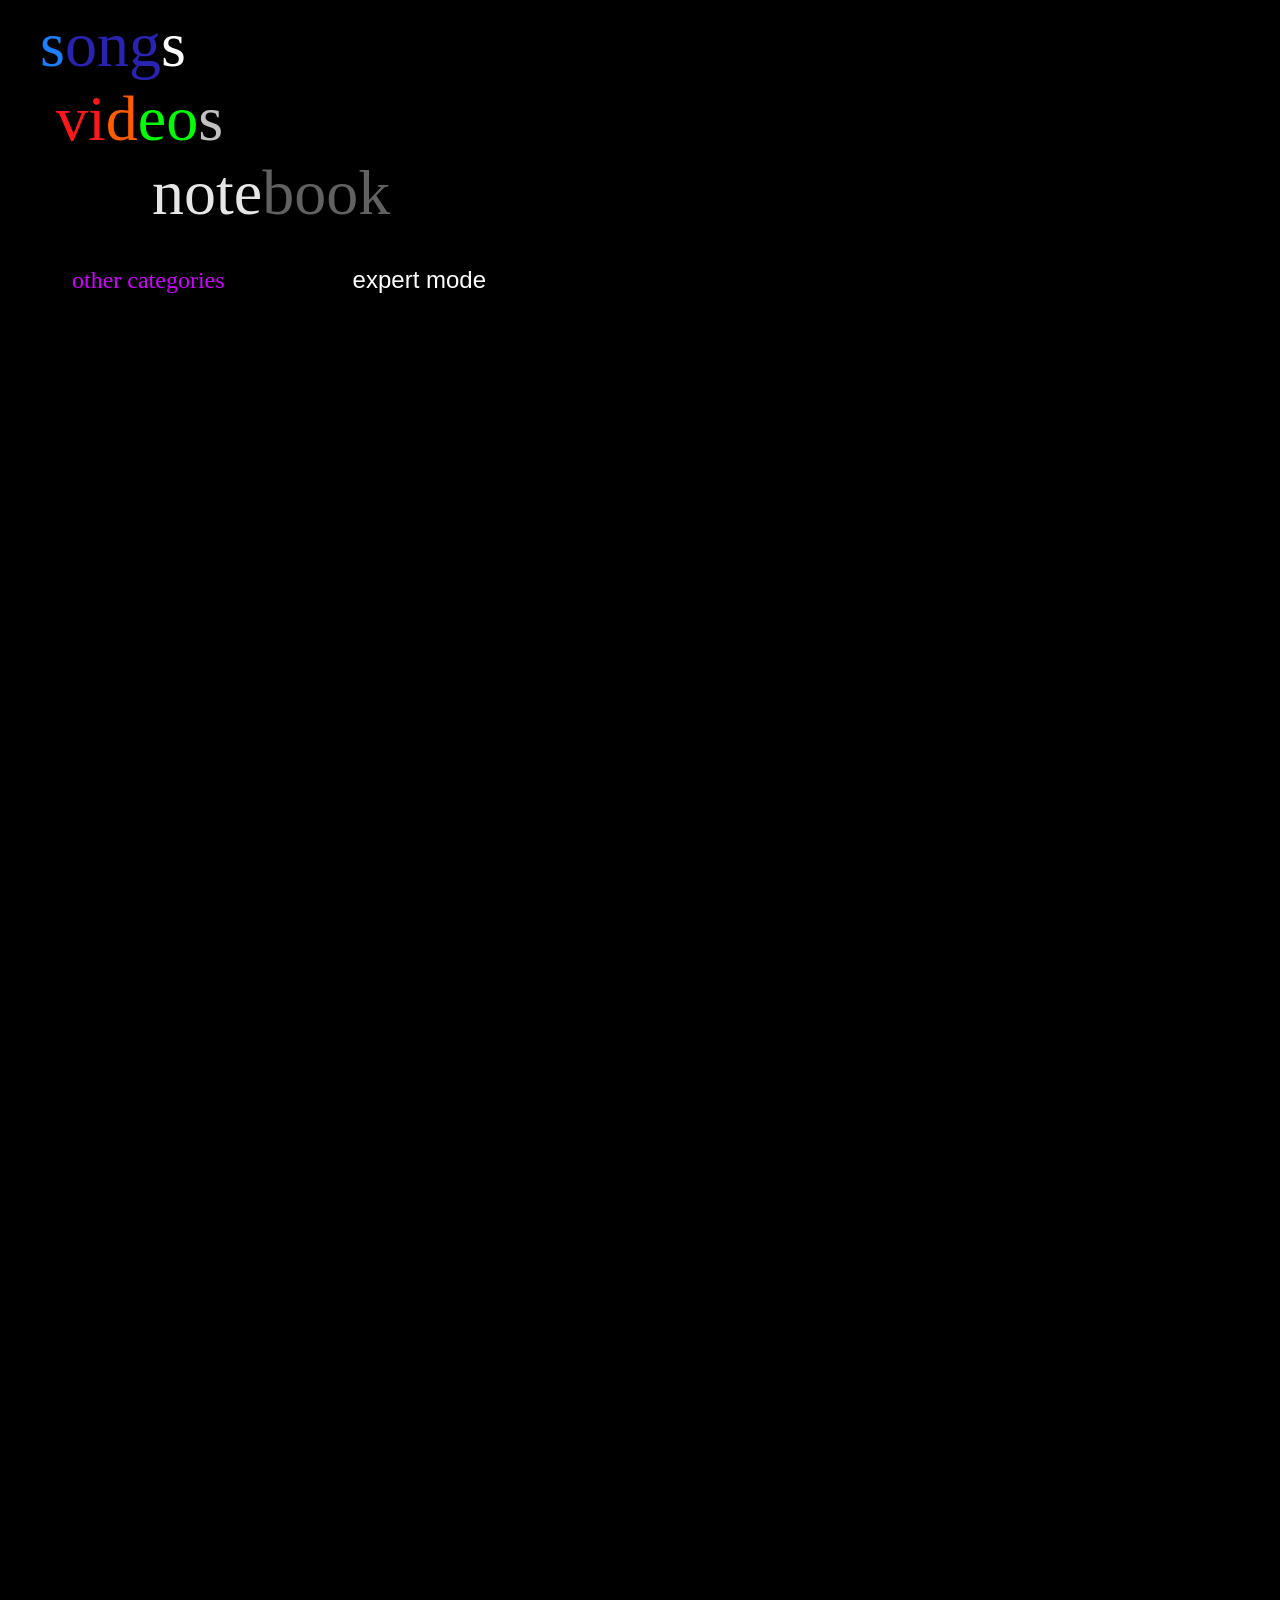
==== commit a1e48aae: "Rename iyulien.html to index.html" ====
--- a/index.html
+++ b/index.html
@@ -1,507 +1,76 @@
-<!DOCTYPE html>
-<html lang="en">
-<head>
-    <meta charset="UTF-8">
-    <meta name="viewport" content="width=device-width, initial-scale=1.0">
-    <title>Inner Peace - Mindfulness & Mental Wellness</title>
-    <link href="tooplate-inner-peace.css" rel="stylesheet">
-<!--
-
-Tooplate 2143 Inner Peace
-
-https://www.tooplate.com/view/2143-inner-peace
-
-Free HTML CSS Template
-
--->
-</head>
-<body>
-    <div class="geometric-bg"></div>
-
-    <!-- Header -->
-    <header>
-        <nav>
-            <a href="#hero" class="logo">
-                <svg viewBox="0 0 40 40" xmlns="http://www.w3.org/2000/svg">
-                    <defs>
-                        <linearGradient id="logoGradient" x1="0%" y1="0%" x2="100%" y2="100%">
-                            <stop offset="0%" style="stop-color:#667eea;stop-opacity:1" />
-                            <stop offset="100%" style="stop-color:#764ba2;stop-opacity:1" />
-                        </linearGradient>
-                    </defs>
-                    <circle cx="20" cy="20" r="18" fill="none" stroke="url(#logoGradient)" stroke-width="2"/>
-                    <circle cx="20" cy="20" r="14" fill="none" stroke="url(#logoGradient)" stroke-width="1.5" opacity="0.7"/>
-                    <circle cx="20" cy="20" r="10" fill="none" stroke="url(#logoGradient)" stroke-width="1" opacity="0.5"/>
-                    <circle cx="20" cy="20" r="6" fill="none" stroke="url(#logoGradient)" stroke-width="0.5" opacity="0.3"/>
-                    <circle cx="20" cy="20" r="3" fill="url(#logoGradient)"/>
-                </svg>
-                <span class="logo-text">Inner Peace</span>
-            </a>
-            <div class="menu-toggle" onclick="toggleMenu()">
-                <span></span>
-                <span></span>
-                <span></span>
-            </div>
-            <ul class="nav-links">
-                <li><a href="#hero" class="nav-link active">Home</a></li>
-                <li><a href="#about" class="nav-link">About</a></li>
-                <li><a href="#practices" class="nav-link">Practices</a></li>
-                <li><a href="#resources" class="nav-link">Resources</a></li>
-                <li><a href="#contact" class="nav-link">Contact</a></li>
-            </ul>
-        </nav>
-    </header>
-
-    <!-- Hero Section with Enhanced Background -->
-    <section id="hero">
-        <!-- Network Background -->
-        <div class="network-bg">
-            <div class="network-line"></div>
-            <div class="network-line"></div>
-            <div class="network-line"></div>
-            <div class="network-line"></div>
-            <div class="network-line"></div>
-            <div class="network-line"></div>
-            <div class="network-line"></div>
-            <div class="network-line"></div>
-            <div class="network-dot"></div>
-            <div class="network-dot"></div>
-            <div class="network-dot"></div>
-            <div class="network-dot"></div>
-            <div class="network-dot"></div>
-            <div class="network-dot"></div>
-            <div class="network-dot"></div>
-            <div class="network-dot"></div>
-            <div class="network-dot"></div>
-            <div class="network-dot"></div>
-            <div class="network-dot"></div>
-            <div class="network-dot"></div>
-        </div>
-        
-        <div class="peace-bg">
-            <div class="breathing-circle"></div>
-            <div class="breathing-circle"></div>
-            <div class="breathing-circle"></div>
-            <div class="breathing-circle"></div>
-        </div>
-        <div class="floating-elements">
-            <div class="zen-stone"></div>
-            <div class="zen-stone"></div>
-            <div class="zen-stone"></div>
-        </div>
-        <div class="mandala-bg">
-            <div class="mandala-circle"></div>
-            <div class="mandala-circle"></div>
-            <div class="mandala-circle"></div>
-        </div>
-        <div class="hero-content">
-            <h1>Find Your Inner Peace</h1>
-            <p>Journey towards mental wellness through mindfulness, meditation, and self-discovery</p>
-            <a href="#about" class="cta-button">Begin Your Journey</a>
-        </div>
-    </section>
-
-    <!-- About Section - Complete Redesign -->
-    <section id="about">
-        <h2 class="section-title">Discover Mindfulness</h2>
-        <p class="section-subtitle">
-            Transform your mind, transform your life
-        </p>
-        
-        <!-- Floating Cards Design -->
-        <div class="about-floating-cards">
-            <div class="floating-card">
-                <div class="card-icon">
-                    <div class="icon-wrapper">🧠</div>
-                </div>
-                <h3>Rewire Your Brain</h3>
-                <p>Neuroplasticity in action - just 10 minutes daily physically reshapes your brain for better focus and emotional control.</p>
-            </div>
-            
-            <div class="floating-card">
-                <div class="card-icon">
-                    <div class="icon-wrapper">⚡</div>
-                </div>
-                <h3>Instant Calm</h3>
-                <p>Access immediate stress relief through proven breathing techniques that activate your parasympathetic nervous system.</p>
-            </div>
-            
-            <div class="floating-card">
-                <div class="card-icon">
-                    <div class="icon-wrapper">🎯</div>
-                </div>
-                <h3>Peak Performance</h3>
-                <p>Achieve flow states more easily and unlock your full potential in work, creativity, and personal growth.</p>
-            </div>
-        </div>
-
-        <!-- Stats Banner -->
-        <div class="stats-banner">
-            <div class="stat-block">
-                <div class="stat-value">85%</div>
-                <div class="stat-desc">Stress Reduction</div>
-            </div>
-            <div class="stat-block">
-                <div class="stat-value">3X</div>
-                <div class="stat-desc">Better Focus</div>
-            </div>
-            <div class="stat-block">
-                <div class="stat-value">10K+</div>
-                <div class="stat-desc">Happy Members</div>
-            </div>
-            <div class="stat-block">
-                <div class="stat-value">4.9★</div>
-                <div class="stat-desc">User Rating</div>
-            </div>
-        </div>
-
-        <!-- Feature Showcase -->
-        <div class="feature-showcase">
-            <div class="showcase-content">
-                <h3>Why Choose Inner Peace?</h3>
-                <ul class="feature-list">
-                    <li>
-                        <span class="feature-check">✓</span>
-                        <span>Science-backed techniques proven by neuroscience</span>
-                    </li>
-                    <li>
-                        <span class="feature-check">✓</span>
-                        <span>Personalized journey adapted to your needs</span>
-                    </li>
-                    <li>
-                        <span class="feature-check">✓</span>
-                        <span>Expert guidance from certified instructors</span>
-                    </li>
-                    <li>
-                        <span class="feature-check">✓</span>
-                        <span>Track your progress with real metrics</span>
-                    </li>
-                    <li>
-                        <span class="feature-check">✓</span>
-                        <span>Brought to you by Tooplate website</span>
-                    </li>
-                </ul>
-            </div>
-        </div>
-    </section>
-
-    <!-- Practices Section - Enhanced Timeline Design -->
-    <section id="practices">
-        <div class="practices-container">
-            <h2 class="section-title">Mindfulness Practices</h2>
-            <p class="section-subtitle">Master these core practices to build your mindfulness toolkit</p>
-            
-            <div class="practice-layout">
-                <!-- Futuristic Left Timeline -->
-                <div class="timeline-track">
-                    <div class="timeline-progress"></div>
-                    <div class="timeline-points">
-                        <div class="timeline-point active">
-                            <div class="futuristic-label">
-                                <span class="label-text">Foundation</span>
-                            </div>
-                            <div class="timeline-indicator"></div>
-                        </div>
-                        <div class="timeline-point">
-                            <div class="futuristic-label">
-                                <span class="label-text">Breathing</span>
-                            </div>
-                            <div class="timeline-indicator"></div>
-                        </div>
-                        <div class="timeline-point">
-                            <div class="futuristic-label">
-                                <span class="label-text">Awareness</span>
-                            </div>
-                            <div class="timeline-indicator"></div>
-                        </div>
-                        <div class="timeline-point">
-                            <div class="futuristic-label">
-                                <span class="label-text">Integration</span>
-                            </div>
-                            <div class="timeline-indicator"></div>
-                        </div>
-                    </div>
-                </div>
-
-                <!-- Right Content Area -->
-                <div class="practice-content-area">
-                    <div class="practice-card-new">
-                        <div class="practice-header">
-                            <div class="practice-icon-new">🧘</div>
-                            <div class="practice-info">
-                                <h3>Foundation Meditation</h3>
-                                <span class="practice-duration">10-20 minutes daily</span>
-                            </div>
-                        </div>
-                        <p class="practice-description">
-                            Begin your journey with guided meditation sessions designed specifically for beginners. Learn the fundamental techniques of sitting meditation, including proper posture, attention anchoring, and working with wandering thoughts. Our progressive approach ensures you build a solid foundation without feeling overwhelmed.
-                        </p>
-                        <div class="practice-benefits">
-                            <a href="#" class="benefit-tag">Stress Reduction</a>
-                            <a href="#" class="benefit-tag">Mental Clarity</a>
-                            <a href="#" class="benefit-tag">Emotional Balance</a>
-                            <a href="#" class="benefit-tag">Better Sleep</a>
-                        </div>
-                    </div>
-
-                    <div class="practice-card-new">
-                        <div class="practice-header">
-                            <div class="practice-icon-new">🌬️</div>
-                            <div class="practice-info">
-                                <h3>Conscious Breathing</h3>
-                                <span class="practice-duration">5-10 minutes as needed</span>
-                            </div>
-                        </div>
-                        <p class="practice-description">
-                            Master the art of breath awareness with techniques that instantly calm your nervous system. From box breathing to 4-7-8 patterns, discover how different breathing exercises can energize, relax, or center you throughout your day. Perfect for managing anxiety and stress in real-time.
-                        </p>
-                        <div class="practice-benefits">
-                            <a href="#" class="benefit-tag">Instant Calm</a>
-                            <a href="#" class="benefit-tag">Energy Boost</a>
-                            <a href="#" class="benefit-tag">Focus Enhancement</a>
-                            <a href="#" class="benefit-tag">Anxiety Relief</a>
-                        </div>
-                    </div>
-
-                    <div class="practice-card-new">
-                        <div class="practice-header">
-                            <div class="practice-icon-new">📝</div>
-                            <div class="practice-info">
-                                <h3>Mindful Awareness</h3>
-                                <span class="practice-duration">15 minutes daily</span>
-                            </div>
-                        </div>
-                        <p class="practice-description">
-                            Develop meta-awareness through journaling and body scan practices. Learn to observe your thoughts, emotions, and physical sensations without judgment. This practice includes gratitude exercises, emotional check-ins, and reflective writing to deepen self-understanding.
-                        </p>
-                        <div class="practice-benefits">
-                            <a href="#" class="benefit-tag">Self-Discovery</a>
-                            <a href="#" class="benefit-tag">Emotional Intelligence</a>
-                            <a href="#" class="benefit-tag">Pattern Recognition</a>
-                            <a href="#" class="benefit-tag">Gratitude</a>
-                        </div>
-                    </div>
-
-                    <div class="practice-card-new">
-                        <div class="practice-header">
-                            <div class="practice-icon-new">🚶</div>
-                            <div class="practice-info">
-                                <h3>Living Mindfully</h3>
-                                <span class="practice-duration">Throughout the day</span>
-                            </div>
-                        </div>
-                        <p class="practice-description">
-                            Integrate mindfulness into every aspect of your daily life. From mindful eating to walking meditation, learn how to transform routine activities into opportunities for presence. Discover how to maintain awareness during work, conversations, and even challenging situations.
-                        </p>
-                        <div class="practice-benefits">
-                            <a href="#" class="benefit-tag">Present Living</a>
-                            <a href="#" class="benefit-tag">Joy in Simple Things</a>
-                            <a href="#" class="benefit-tag">Mindful Communication</a>
-                            <a href="#" class="benefit-tag">Work-Life Balance</a>
-                        </div>
-                    </div>
-                </div>
-            </div>
-        </div>
-    </section>
-
-    <!-- Resources Section - Tab Structure -->
-    <section id="resources">
-        <h2 class="section-title">Resources & Tools</h2>
-        <p class="section-subtitle">Everything you need to support your mindfulness practice</p>
-        
-        <div class="resource-tabs">
-            <button class="tab-btn active" onclick="showTab('meditations')">Meditations</button>
-            <button class="tab-btn" onclick="showTab('courses')">Courses</button>
-            <button class="tab-btn" onclick="showTab('tools')">Tools</button>
-        </div>
-
-        <div id="meditations" class="tab-content active">
-            <div class="resource-list">
-                <div class="resource-card">
-                    <div class="resource-image">
-                        <div class="resource-thumbnail morning-meditation"></div>
-                    </div>
-                    <div class="resource-body">
-                        <h3>Morning Meditation</h3>
-                        <p>Start your day with clarity and intention through our 15-minute morning practice.</p>
-                    </div>
-                </div>
-                <div class="resource-card">
-                    <div class="resource-image">
-                        <div class="resource-thumbnail stress-relief"></div>
-                    </div>
-                    <div class="resource-body">
-                        <h3>Stress Relief Session</h3>
-                        <p>Quick 10-minute guided meditation for immediate stress and anxiety relief.</p>
-                    </div>
-                </div>
-                <div class="resource-card">
-                    <div class="resource-image">
-                        <div class="resource-thumbnail sleep-meditation"></div>
-                    </div>
-                    <div class="resource-body">
-                        <h3>Sleep Meditation</h3>
-                        <p>Peaceful bedtime meditation to help you unwind and prepare for restful sleep.</p>
-                    </div>
-                </div>
-            </div>
-        </div>
-
-        <div id="courses" class="tab-content">
-            <div class="resource-list">
-                <div class="resource-card">
-                    <div class="resource-image">
-                        <div class="resource-thumbnail mbsr-course"></div>
-                    </div>
-                    <div class="resource-body">
-                        <h3>8-Week MBSR Program</h3>
-                        <p>Comprehensive Mindfulness-Based Stress Reduction course with certified instructors.</p>
-                    </div>
-                </div>
-                <div class="resource-card">
-                    <div class="resource-image">
-                        <div class="resource-thumbnail leadership-course"></div>
-                    </div>
-                    <div class="resource-body">
-                        <h3>Mindful Leadership</h3>
-                        <p>Develop presence and emotional intelligence for effective leadership.</p>
-                    </div>
-                </div>
-                <div class="resource-card">
-                    <div class="resource-image">
-                        <div class="resource-thumbnail beginner-course"></div>
-                    </div>
-                    <div class="resource-body">
-                        <h3>Beginner's Journey</h3>
-                        <p>30-day introduction to mindfulness with daily lessons and practices.</p>
-                    </div>
-                </div>
-            </div>
-        </div>
-
-        <div id="tools" class="tab-content">
-            <div class="resource-list">
-                <div class="resource-card">
-                    <div class="resource-image">
-                        <div class="resource-thumbnail timer-tool"></div>
-                    </div>
-                    <div class="resource-body">
-                        <h3>Meditation Timer</h3>
-                        <p>Customizable timer with ambient sounds and interval bells for your practice.</p>
-                    </div>
-                </div>
-                <div class="resource-card">
-                    <div class="resource-image">
-                        <div class="resource-thumbnail mood-tracker"></div>
-                    </div>
-                    <div class="resource-body">
-                        <h3>Mood Tracker</h3>
-                        <p>Monitor your emotional patterns and see how mindfulness impacts your well-being.</p>
-                    </div>
-                </div>
-                <div class="resource-card">
-                    <div class="resource-image">
-                        <div class="resource-thumbnail breathing-tool"></div>
-                    </div>
-                    <div class="resource-body">
-                        <h3>Breathing Exercises</h3>
-                        <p>Interactive breathing patterns for different situations and energy levels.</p>
-                    </div>
-                </div>
-            </div>
-        </div>
-    </section>
-
-    <!-- Contact Section - Two Columns -->
-    <section id="contact">
-        <div class="contact-container">
-            <h2 class="section-title">Connect With Us</h2>
-            
-            <div class="contact-wrapper">
-                <div class="contact-info">
-                    <h3>Get in Touch</h3>
-                    
-                    <div class="info-item">
-                        <div class="info-icon">📍</div>
-                        <div class="info-text">
-                            <h4>Visit Us</h4>
-                            <p>123 Wellness Street<br>Mindful City, MC 12345</p>
-                        </div>
-                    </div>
-
-                    <div class="info-item">
-                        <div class="info-icon">📧</div>
-                        <div class="info-text">
-                            <h4>Email</h4>
-                            <p>hello@innerpeace.com<br>support@innerpeace.com</p>
-                        </div>
-                    </div>
-
-                    <div class="info-item">
-                        <div class="info-icon">📞</div>
-                        <div class="info-text">
-                            <h4>Phone</h4>
-                            <p>+1 (555) 123-4567<br>Mon-Fri, 9am-6pm EST</p>
-                        </div>
-                    </div>
-
-                    <div class="info-item">
-                        <div class="info-icon">💬</div>
-                        <div class="info-text">
-                            <h4>Live Chat</h4>
-                            <p>Available 24/7 for urgent support</p>
-                        </div>
-                    </div>
-
-                    <div class="social-links">
-                        <a href="#" class="social-link">f</a>
-                        <a href="#" class="social-link">t</a>
-                        <a href="#" class="social-link">i</a>
-                        <a href="#" class="social-link">l</a>
-                    </div>
-                </div>
-
-                <div class="contact-form">
-                    <h3 style="color: var(--primary); font-size: 1.8rem; margin-bottom: 2rem;">Send a Message</h3>
-                    <form>
-                        <div class="form-group">
-                            <label for="name">Your Name</label>
-                            <input type="text" id="name" name="name" required>
-                        </div>
-                        <div class="form-group">
-                            <label for="email">Email Address</label>
-                            <input type="email" id="email" name="email" required>
-                        </div>
-                        <div class="form-group">
-                            <label for="subject">Subject</label>
-                            <input type="text" id="subject" name="subject" required>
-                        </div>
-                        <div class="form-group">
-                            <label for="message">Message</label>
-                            <textarea id="message" name="message" rows="4" required></textarea>
-                        </div>
-                        <button type="submit" class="submit-btn">Send Message</button>
-                    </form>
-                </div>
-            </div>
-        </div>
-    </section>
-
-    <!-- Footer -->
-    <footer>
-        <div class="footer-content">
-            <div class="footer-links">
-                <a href="#privacy">Privacy Policy</a>
-                <a href="#terms">Terms of Service</a>
-                <a href="#support">Support</a>
-            </div>
-            <div class="copyright">
-                <p>&copy; 2025 Inner Peace. All rights reserved. Nurturing minds, one breath at a time. 
-                Designed by <a rel="nofollow noopener" href="https://www.tooplate.com" target="_blank" style="color: var(--accent); text-decoration: none; transition: color 0.3s ease;">Tooplate</a></p>
-            </div>
-        </div>
-    </footer>
-<script src="tooplate-inner-peace-scripts.js"></script>
-</body>
-</html>+<html><head><meta http-equiv="Content-Type" content="text/html; charset=windows-1252"><style>body {transition: opacity ease-in 0.2s; } 
+body[unresolved] {opacity: 0; display: block; overflow: hidden; position: relative; } 
+</style><style id="stndz-custom-css"></style>
+<title>billwurtz</title>
+<link rel="stylesheet" href="./billwurtz_files/main1.css" media="screen"> <link rel="stylesheet" href="./billwurtz_files/mobile1.css" media="screen and (max-device-width: 800px)">
+ <link type="text/css" rel="stylesheet" id="dark-mode-custom-link"><link type="text/css" rel="stylesheet" id="dark-mode-general-link"><style lang="en" type="text/css" id="dark-mode-custom-style"></style><style lang="en" type="text/css" id="dark-mode-native-style"></style><style lang="en" type="text/css" id="dark-mode-native-sheet"></style></head><body bgcolor="black" style="word-wrap: initial;"><media="screen and="" (max-device-width:="" 800px)"="">
+<meta name="description" content="hi">
+
+<meta name="viewport" content="width=device-width, initial-scale=0.7,">
+
+
+
+
+<font style="font-family:times;font-size:64px;">
+
+
+
+
+<font style="font-family:times;font-size:64px;">
+</font>
+&nbsp;&nbsp;<a href="https://billwurtz.com/songs.html" style="text-decoration:none;"><font color="#1C7FFF">s</font><font color="#2824B1">ong</font><font color="WHITE">s</font></a><br>
+&nbsp;&nbsp;
+<a href="https://billwurtz.com/videos.html" style="text-decoration:none;"><font color="#FF171A">vi</font><font color="#FF5C00">d</font><font color="#00FF00">eo</font><font color="#C1C1C1">s</font></a><br>
+
+</font>
+<font style="font-family:times;font-size:64px;">
+
+&nbsp;&nbsp;&nbsp;&nbsp;&nbsp;&nbsp;&nbsp;&nbsp;&nbsp;<a href="https://billwurtz.com/notebook.html" style="text-decoration:none;"><font color="#E6E6E6">note</font><font color="#616161">book</font></a>
+<br>
+
+
+&nbsp;&nbsp;&nbsp;
+<a href="https://billwurtz.com/other.html" style="text-decoration:none;"><font style="font-family:times;color:#CE00FF;font-size:24px;">other categories</font></a>
+&nbsp;&nbsp;&nbsp;&nbsp;&nbsp;&nbsp;&nbsp;<a href="https://billwurtz.com/expert.html" style="text-decoration:none;"><font style="font-family:helvetica;color:white;font-size:24px;">expert&nbsp;mode</font></a>
+&nbsp;&nbsp;&nbsp;&nbsp;&nbsp;&nbsp;&nbsp;&nbsp;&nbsp;&nbsp;&nbsp;&nbsp;&nbsp;&nbsp;&nbsp;&nbsp;&nbsp;&nbsp;&nbsp;&nbsp;&nbsp;&nbsp;
+
+<br>
+<br>
+<br>
+<br>
+<br>
+<br>
+<br>
+<br>
+<br>
+<br>
+<br>
+<br>
+<br>
+<br>
+<br>
+<br>
+<br>
+<br>
+<br>
+<br>
+
+
+
+
+<br>
+<br>
+<a rel="me" href="https://mastodon.social/@billwurtz" style="text-decoration:none;"><font style="font-family:times;color:#000000;font-size:10px;">m</font></a>
+
+<br>
+<br>
+
+<a rel="me" href="https://bsky.app/profile/billwurtz.com" style="text-decoration:none;"><font style="font-family:times;color:#000000;font-size:10px;">b</font></a>
+
+<script>
+  (function(i,s,o,g,r,a,m){i['GoogleAnalyticsObject']=r;i[r]=i[r]||function(){
+  (i[r].q=i[r].q||[]).push(arguments)},i[r].l=1*new Date();a=s.createElement(o),
+  m=s.getElementsByTagName(o)[0];a.async=1;a.src=g;m.parentNode.insertBefore(a,m)
+  })(window,document,'script','//www.google-analytics.com/analytics.js','ga');
+
+  ga('create', 'UA-4716</script></font></media="screen></body></html>
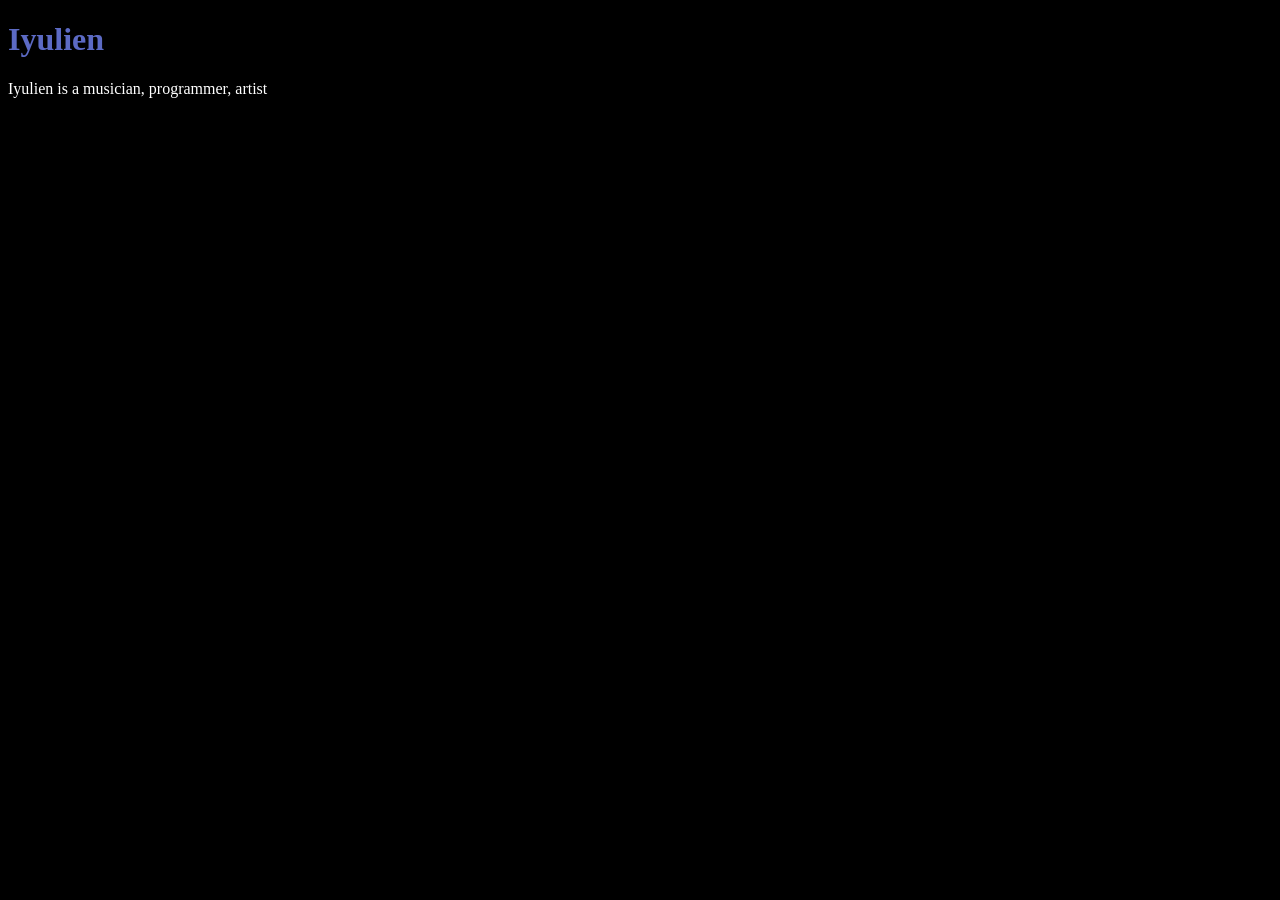
==== commit a99f4492: "Update index.html" ====
--- a/index.html
+++ b/index.html
@@ -1,76 +1,13 @@
-<html><head><meta http-equiv="Content-Type" content="text/html; charset=windows-1252"><style>body {transition: opacity ease-in 0.2s; } 
-body[unresolved] {opacity: 0; display: block; overflow: hidden; position: relative; } 
-</style><style id="stndz-custom-css"></style>
-<title>billwurtz</title>
-<link rel="stylesheet" href="./billwurtz_files/main1.css" media="screen"> <link rel="stylesheet" href="./billwurtz_files/mobile1.css" media="screen and (max-device-width: 800px)">
- <link type="text/css" rel="stylesheet" id="dark-mode-custom-link"><link type="text/css" rel="stylesheet" id="dark-mode-general-link"><style lang="en" type="text/css" id="dark-mode-custom-style"></style><style lang="en" type="text/css" id="dark-mode-native-style"></style><style lang="en" type="text/css" id="dark-mode-native-sheet"></style></head><body bgcolor="black" style="word-wrap: initial;"><media="screen and="" (max-device-width:="" 800px)"="">
-<meta name="description" content="hi">
-
-<meta name="viewport" content="width=device-width, initial-scale=0.7,">
-
-
-
-
-<font style="font-family:times;font-size:64px;">
-
-
-
-
-<font style="font-family:times;font-size:64px;">
-</font>
-&nbsp;&nbsp;<a href="https://billwurtz.com/songs.html" style="text-decoration:none;"><font color="#1C7FFF">s</font><font color="#2824B1">ong</font><font color="WHITE">s</font></a><br>
-&nbsp;&nbsp;
-<a href="https://billwurtz.com/videos.html" style="text-decoration:none;"><font color="#FF171A">vi</font><font color="#FF5C00">d</font><font color="#00FF00">eo</font><font color="#C1C1C1">s</font></a><br>
-
-</font>
-<font style="font-family:times;font-size:64px;">
-
-&nbsp;&nbsp;&nbsp;&nbsp;&nbsp;&nbsp;&nbsp;&nbsp;&nbsp;<a href="https://billwurtz.com/notebook.html" style="text-decoration:none;"><font color="#E6E6E6">note</font><font color="#616161">book</font></a>
-<br>
-
-
-&nbsp;&nbsp;&nbsp;
-<a href="https://billwurtz.com/other.html" style="text-decoration:none;"><font style="font-family:times;color:#CE00FF;font-size:24px;">other categories</font></a>
-&nbsp;&nbsp;&nbsp;&nbsp;&nbsp;&nbsp;&nbsp;<a href="https://billwurtz.com/expert.html" style="text-decoration:none;"><font style="font-family:helvetica;color:white;font-size:24px;">expert&nbsp;mode</font></a>
-&nbsp;&nbsp;&nbsp;&nbsp;&nbsp;&nbsp;&nbsp;&nbsp;&nbsp;&nbsp;&nbsp;&nbsp;&nbsp;&nbsp;&nbsp;&nbsp;&nbsp;&nbsp;&nbsp;&nbsp;&nbsp;&nbsp;
-
-<br>
-<br>
-<br>
-<br>
-<br>
-<br>
-<br>
-<br>
-<br>
-<br>
-<br>
-<br>
-<br>
-<br>
-<br>
-<br>
-<br>
-<br>
-<br>
-<br>
-
-
-
-
-<br>
-<br>
-<a rel="me" href="https://mastodon.social/@billwurtz" style="text-decoration:none;"><font style="font-family:times;color:#000000;font-size:10px;">m</font></a>
-
-<br>
-<br>
-
-<a rel="me" href="https://bsky.app/profile/billwurtz.com" style="text-decoration:none;"><font style="font-family:times;color:#000000;font-size:10px;">b</font></a>
-
-<script>
-  (function(i,s,o,g,r,a,m){i['GoogleAnalyticsObject']=r;i[r]=i[r]||function(){
-  (i[r].q=i[r].q||[]).push(arguments)},i[r].l=1*new Date();a=s.createElement(o),
-  m=s.getElementsByTagName(o)[0];a.async=1;a.src=g;m.parentNode.insertBefore(a,m)
-  })(window,document,'script','//www.google-analytics.com/analytics.js','ga');
-
-  ga('create', 'UA-4716</script></font></media="screen></body></html>
+<!DOCTYPE html>
+<html>
+  <head>
+    <title>Hello, World!</title>
+    <link rel="stylesheet" href="styles.css" />
+  </head>
+  <body style="background-color: black;">
+      <h1 style = "color: #5C6AC4;">Iyulien </h1>
+      <p style = "color: white;"> Iyulien is a musician, programmer, artist </p></p>
+      
+      <script src="script.js"></script>
+  </body>
+</html>
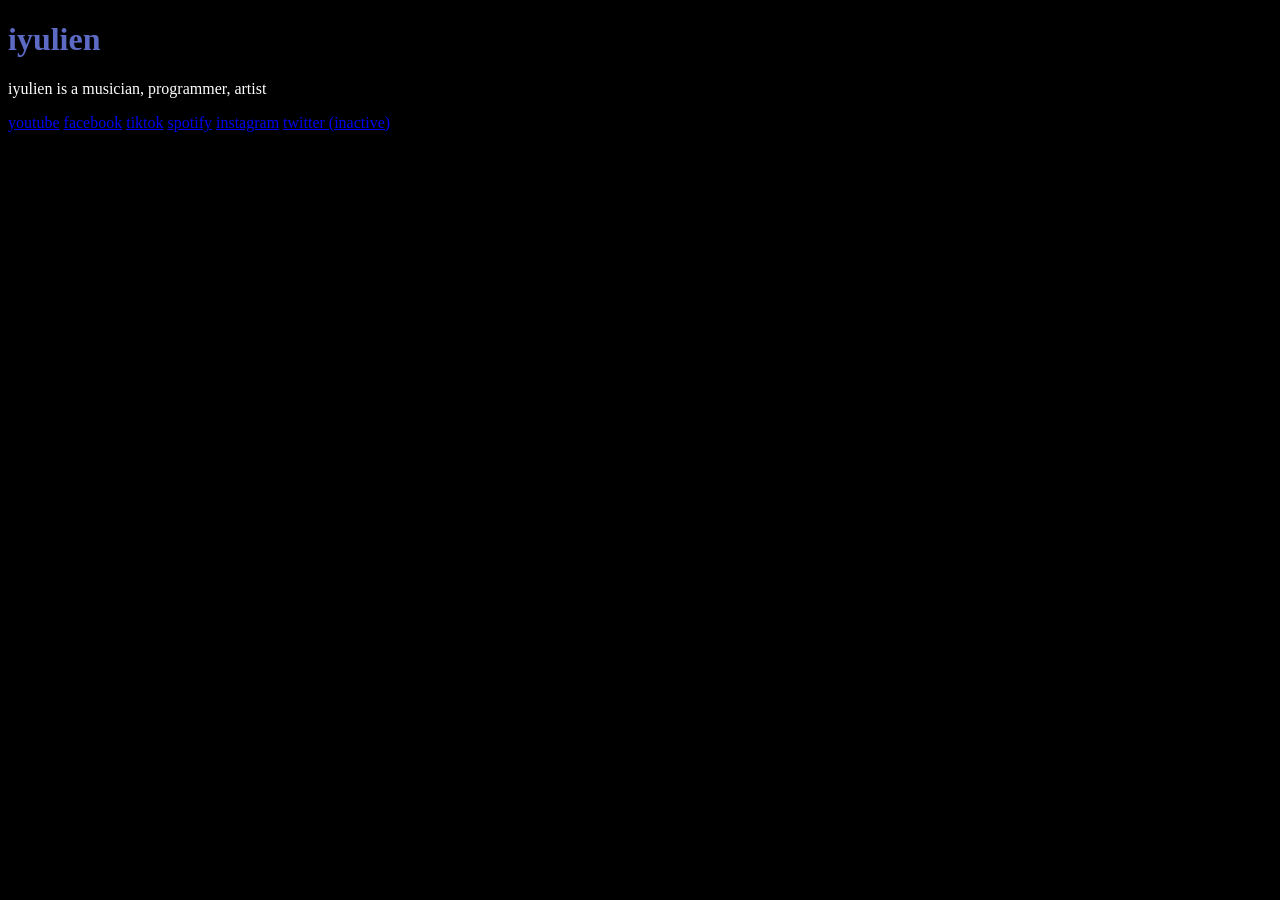
==== commit 0499274a: "Update index.html" ====
--- a/index.html
+++ b/index.html
@@ -5,9 +5,14 @@
     <link rel="stylesheet" href="styles.css" />
   </head>
   <body style="background-color: black;">
-      <h1 style = "color: #5C6AC4;">Iyulien </h1>
-      <p style = "color: white;"> Iyulien is a musician, programmer, artist </p></p>
-      
+      <h1 style = "color: #5C6AC4;">iyulien </h1>
+      <p style = "color: white;"> iyulien is a musician, programmer, artist </p></p>
+      <a href="https://www.youtube.com/@iyulien707">youtube</a>
+      <a href="https://www.facebook.com/profile.php?id=61566605287484">facebook</a>
+      <a href="https://www.tiktok.com/@iyulienmanahan">tiktok</a>
+      <a href="https://open.spotify.com/artist/1btV1dK3UWp3ghIWimwRb0?si=4bIP0ev4ReegWpaS3X83fA">spotify</a>
+      <a href="https://www.instagram.com/iyulien707/">instagram</a>
+      <a href="https://x.com/iyulien707">twitter (inactive)</a>
       <script src="script.js"></script>
   </body>
 </html>
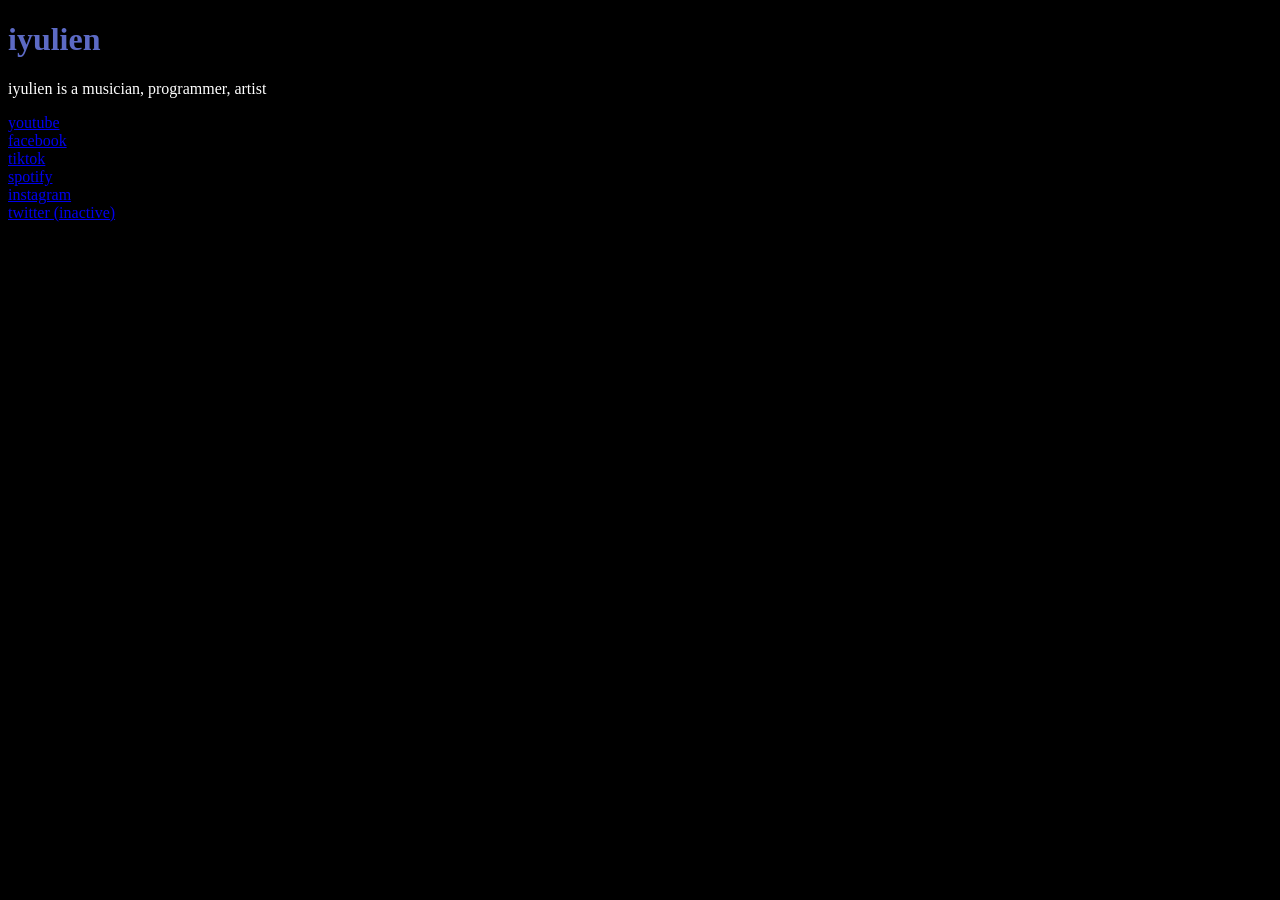
==== commit e6603ec3: "Update index.html" ====
--- a/index.html
+++ b/index.html
@@ -1,18 +1,26 @@
 <!DOCTYPE html>
 <html>
   <head>
-    <title>Hello, World!</title>
+    <title>iyulien</title>
     <link rel="stylesheet" href="styles.css" />
   </head>
   <body style="background-color: black;">
       <h1 style = "color: #5C6AC4;">iyulien </h1>
       <p style = "color: white;"> iyulien is a musician, programmer, artist </p></p>
+      
       <a href="https://www.youtube.com/@iyulien707">youtube</a>
+      <br>
       <a href="https://www.facebook.com/profile.php?id=61566605287484">facebook</a>
+      <br>
       <a href="https://www.tiktok.com/@iyulienmanahan">tiktok</a>
+      <br>
       <a href="https://open.spotify.com/artist/1btV1dK3UWp3ghIWimwRb0?si=4bIP0ev4ReegWpaS3X83fA">spotify</a>
+      <br>
       <a href="https://www.instagram.com/iyulien707/">instagram</a>
+      <br>
       <a href="https://x.com/iyulien707">twitter (inactive)</a>
+      <br>
+      
       <script src="script.js"></script>
   </body>
 </html>
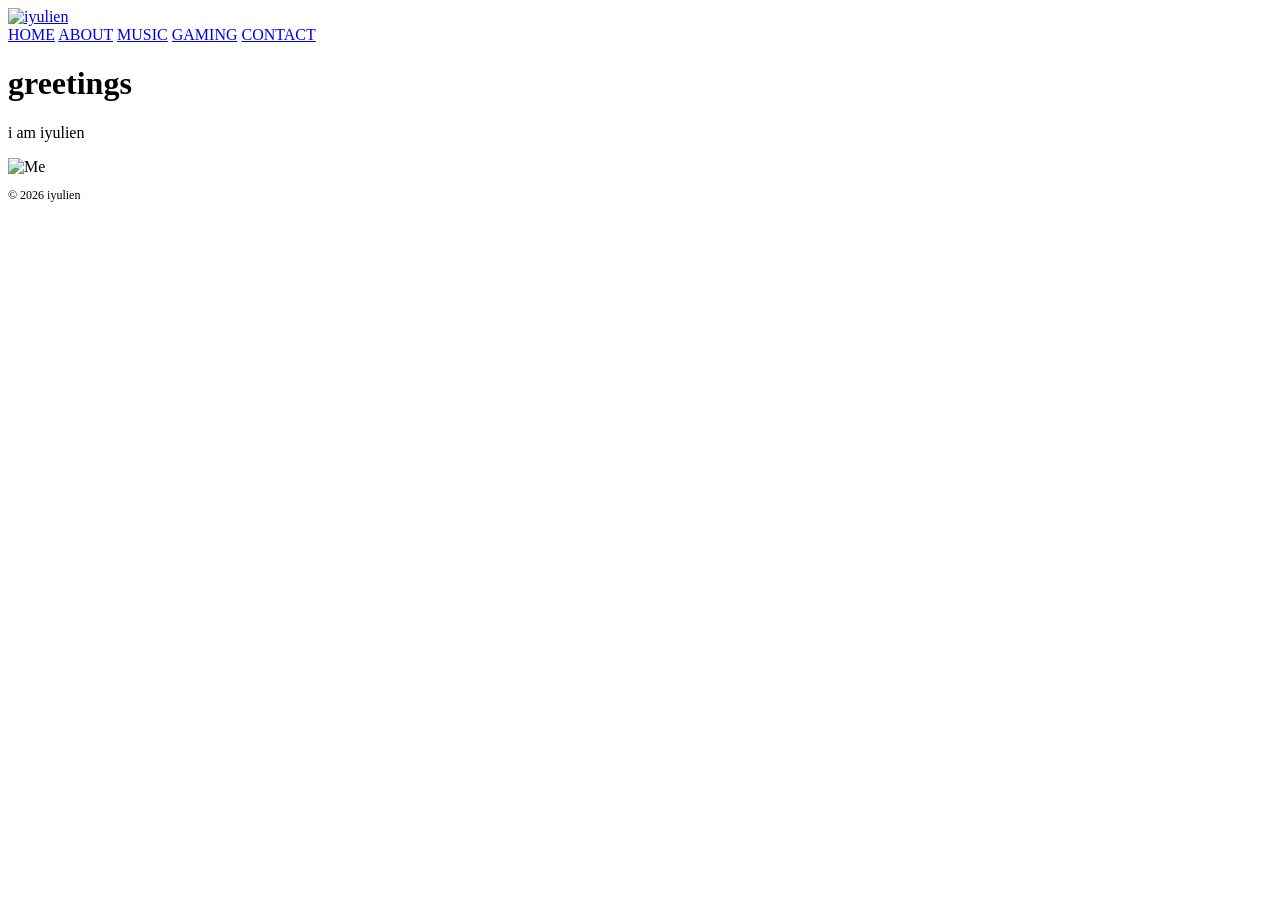
==== commit 411e80d8: "Update index.html" ====
--- a/index.html
+++ b/index.html
@@ -1,26 +1,54 @@
 <!DOCTYPE html>
-<html>
-  <head>
+<html lang="en">
+<head>
+    <meta charset="UTF-8">
     <title>iyulien</title>
-    <link rel="stylesheet" href="styles.css" />
-  </head>
-  <body style="background-color: black;">
-      <h1 style = "color: #5C6AC4;">iyulien </h1>
-      <p style = "color: white;"> iyulien is a musician, programmer, artist </p></p>
-      
-      <a href="https://www.youtube.com/@iyulien707">youtube</a>
-      <br>
-      <a href="https://www.facebook.com/profile.php?id=61566605287484">facebook</a>
-      <br>
-      <a href="https://www.tiktok.com/@iyulienmanahan">tiktok</a>
-      <br>
-      <a href="https://open.spotify.com/artist/1btV1dK3UWp3ghIWimwRb0?si=4bIP0ev4ReegWpaS3X83fA">spotify</a>
-      <br>
-      <a href="https://www.instagram.com/iyulien707/">instagram</a>
-      <br>
-      <a href="https://x.com/iyulien707">twitter (inactive)</a>
-      <br>
-      
-      <script src="script.js"></script>
-  </body>
+    <link rel="stylesheet" href="style.css">
+    <link rel="icon" type="image/png" href="assets\icon\icon.png">
+
+</head>
+<body>
+
+<header>
+    
+      <div class="logo">
+        <a href="index.html">
+            <img src="assets\icon\icon.png" alt="iyulien">
+        </a>
+    </div>
+
+
+    <nav>
+        <a href="index.html">HOME</a>
+        <a href="about.html">ABOUT</a>
+        <a href="music.html">MUSIC</a>
+        <a href="gaming.html">GAMING</a>
+        <a href="contact.html">CONTACT</a>
+    </nav>
+</header>
+
+
+ <main>
+    <div class="text">
+        <h1>greetings</h1>
+        <p>i am iyulien</p>
+    </div>
+
+    <div class="image">
+        <img src="assets/homepicture.jpg" alt="Me">
+    </div>
+</main>
+
+
+<footer>
+    <p style= "font-size: 12px;">© 2026 iyulien</p>
+</footer>
+
+</body>
 </html>
+
+
+
+
+
+    
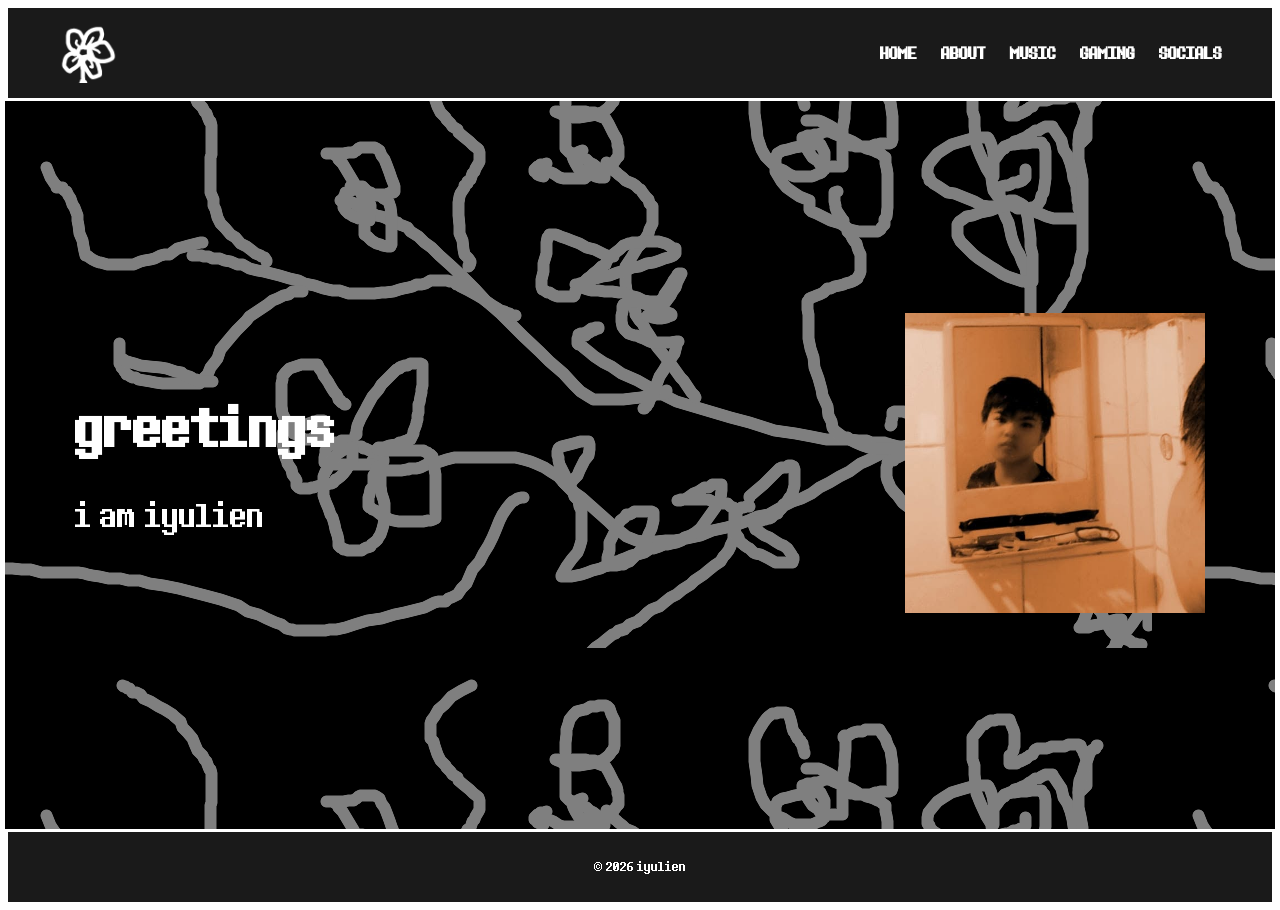
==== commit f4bba4e0: "Change 'CONTACT' link to 'SOCIALS'" ====
--- a/index.html
+++ b/index.html
@@ -23,7 +23,7 @@
         <a href="about.html">ABOUT</a>
         <a href="music.html">MUSIC</a>
         <a href="gaming.html">GAMING</a>
-        <a href="contact.html">CONTACT</a>
+        <a href="contact.html">SOCIALS</a>
     </nav>
 </header>
 
--- a/style.css
+++ b/style.css
@@ -0,0 +1,115 @@
+
+@font-face {
+  font-family: 'MyCustomFont';
+  src: url("assets/fonts/abc.ttf") format('truetype');
+  font-weight: normal;
+  font-style: normal;
+  font-display: swap;
+}
+
+html {
+    height: 100%;
+}
+
+body {
+    margin: 0;
+    min-height: 100vh;
+    background-color: black;
+    background-image: url('assets/bg.png');
+    border: 5px white solid;
+    position: static;
+
+    display: flex;
+    flex-direction: column;
+}
+
+p {
+    color: white;
+    font-family: 'MyCustomFont', sans-serif;
+    font-size: 30px;
+}
+
+h1 {
+    color: white;
+    font-family: 'MyCustomFont', sans-serif;
+    font-size: 50px;
+}
+
+header {
+    background-color: #1a1a1a;
+    border-style: solid;
+    border-color: white;
+    display: flex;
+    justify-content: space-between;
+    align-items: center;
+    padding: 15px 50px;
+}
+
+.logo img {
+    width: 60px;      /* Adjust the size as needed */
+    height: auto;
+    display: block;
+}
+
+nav a {
+    color: white;
+    text-decoration: none;
+    font-family: 'MyCustomFont', sans-serif;
+    margin-left: 20px;
+    font-weight: bold;
+}
+
+nav a:hover {
+    color: yellow;
+}
+
+footer{
+    background-color: #1a1a1a;
+    border-style: solid;
+    border-color: white;
+    color:white;
+    text-align:center;
+    padding:15px;
+    
+
+}
+
+main {
+    display: flex;
+      flex: 1; 
+    justify-content: space-between;
+    align-items: center;
+    margin: 70px;
+}
+
+.text {
+    max-width: 50%;
+}
+
+.image img {
+    width: 300px;
+    height: auto;
+}
+
+table, th, td {
+    background-color: #1a1a1a;
+     padding:5px;
+    border: solid;
+     color: white;
+    text-decoration: none;
+    font-family: 'MyCustomFont', sans-serif;
+    margin-right: 20px;
+        font-size: 20px;
+}
+
+.mods a {
+    color: yellow;
+    font-family: 'MyCustomFont', sans-serif;
+    margin-left: 20px;
+    font-weight: bold;
+    font-size: 40px;
+}
+
+.socials img {
+    width: 100px;  
+}
